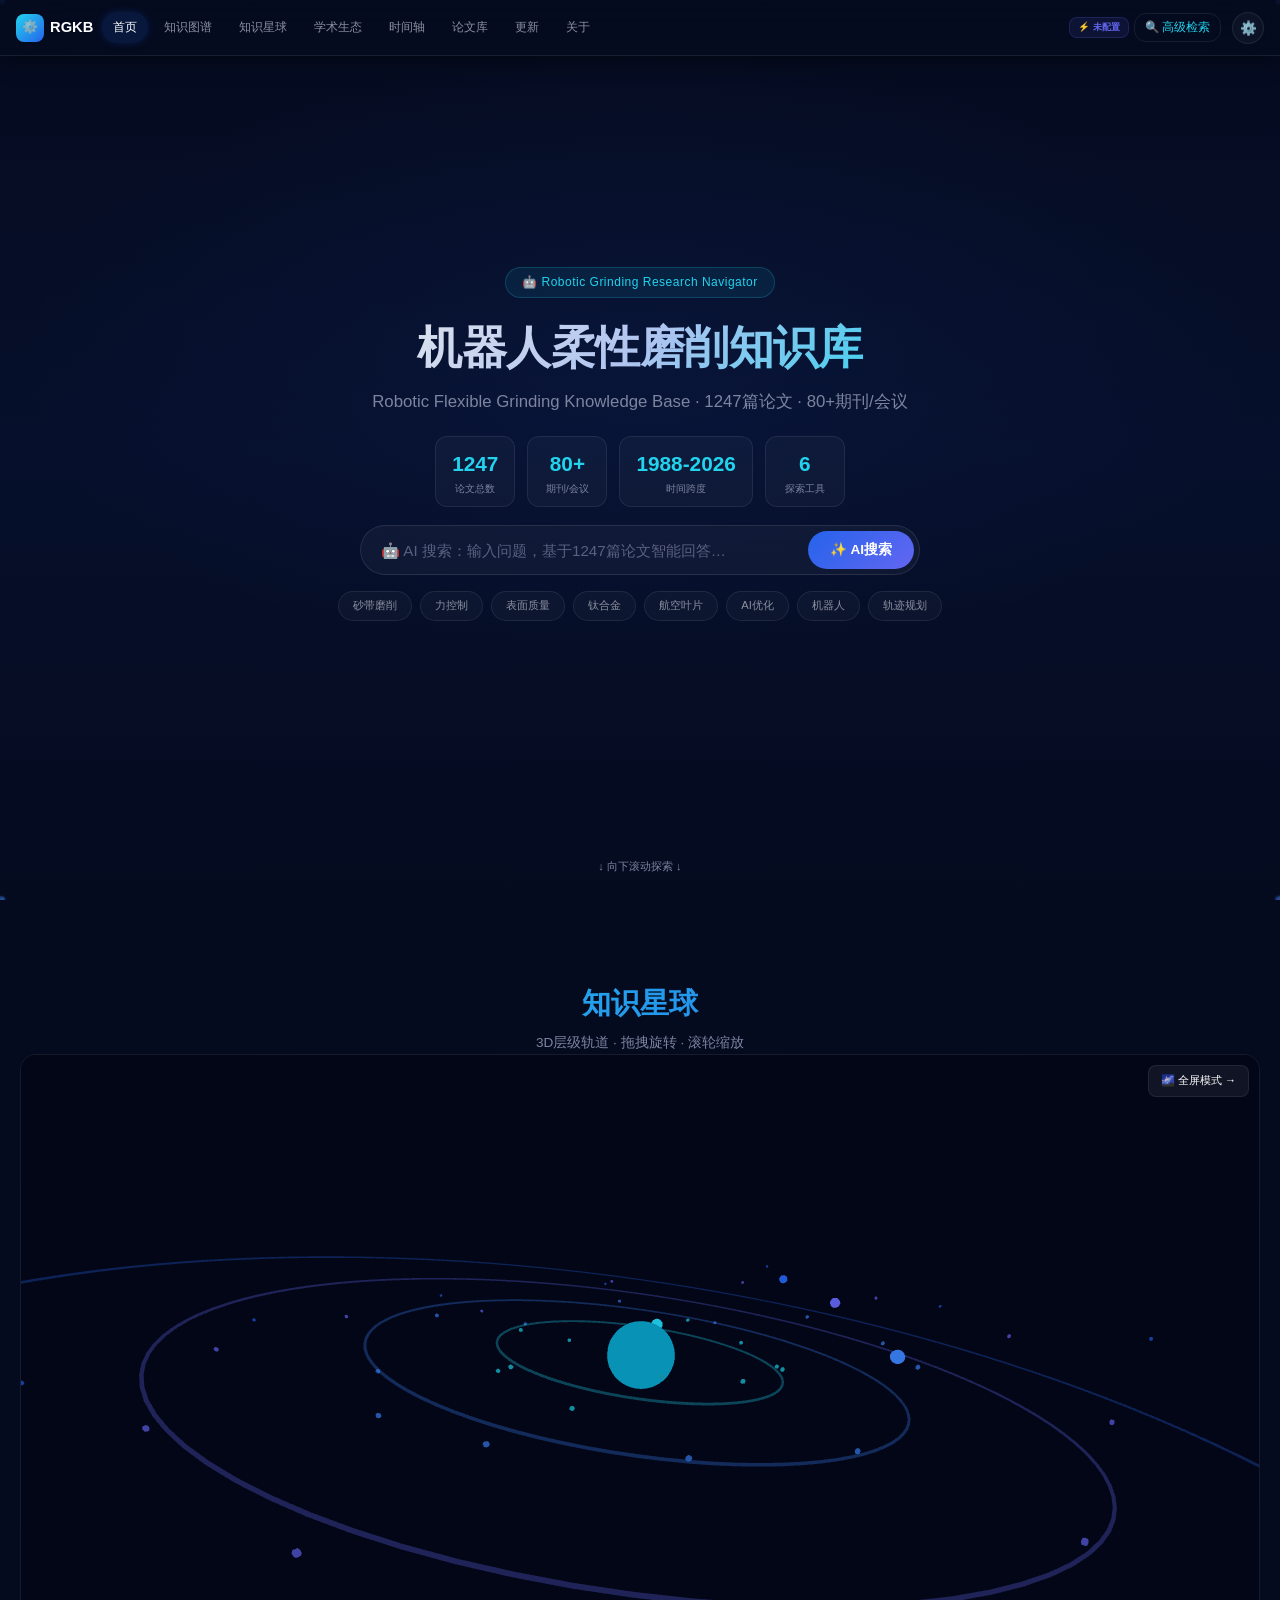
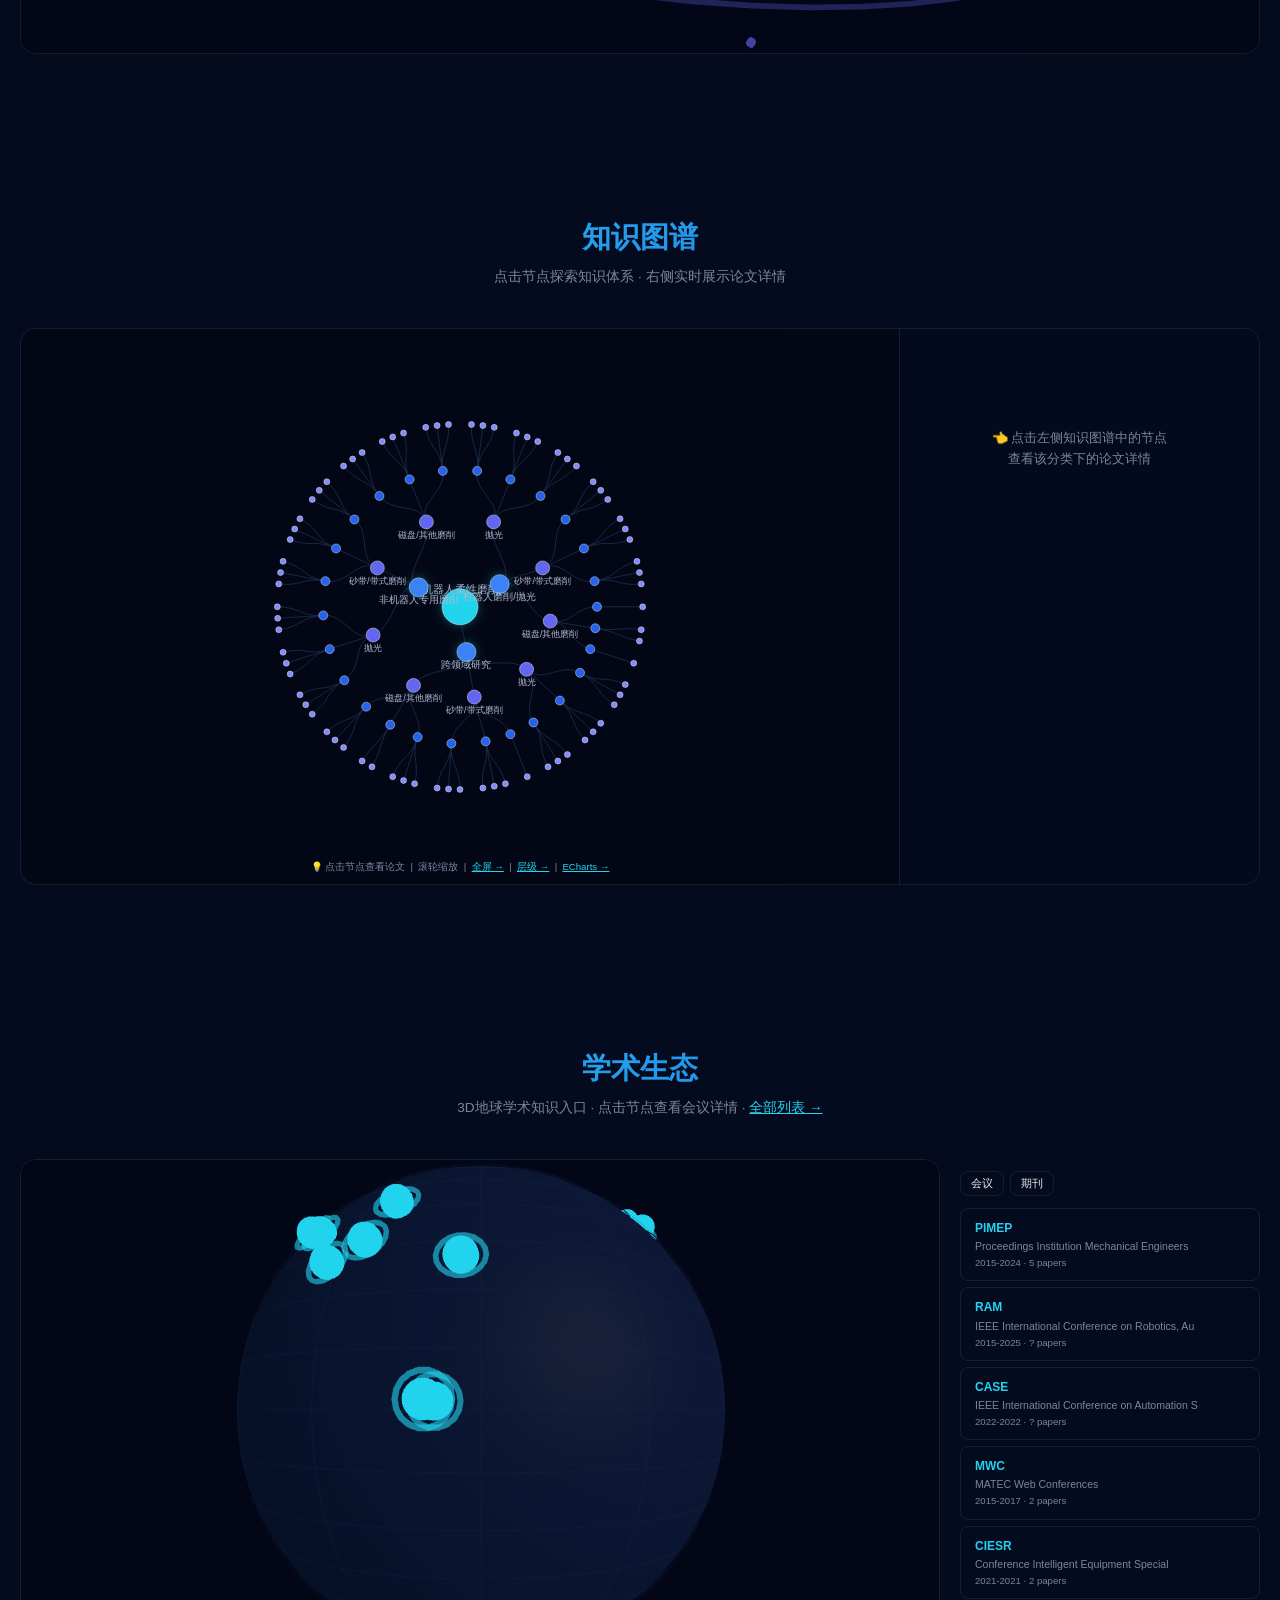
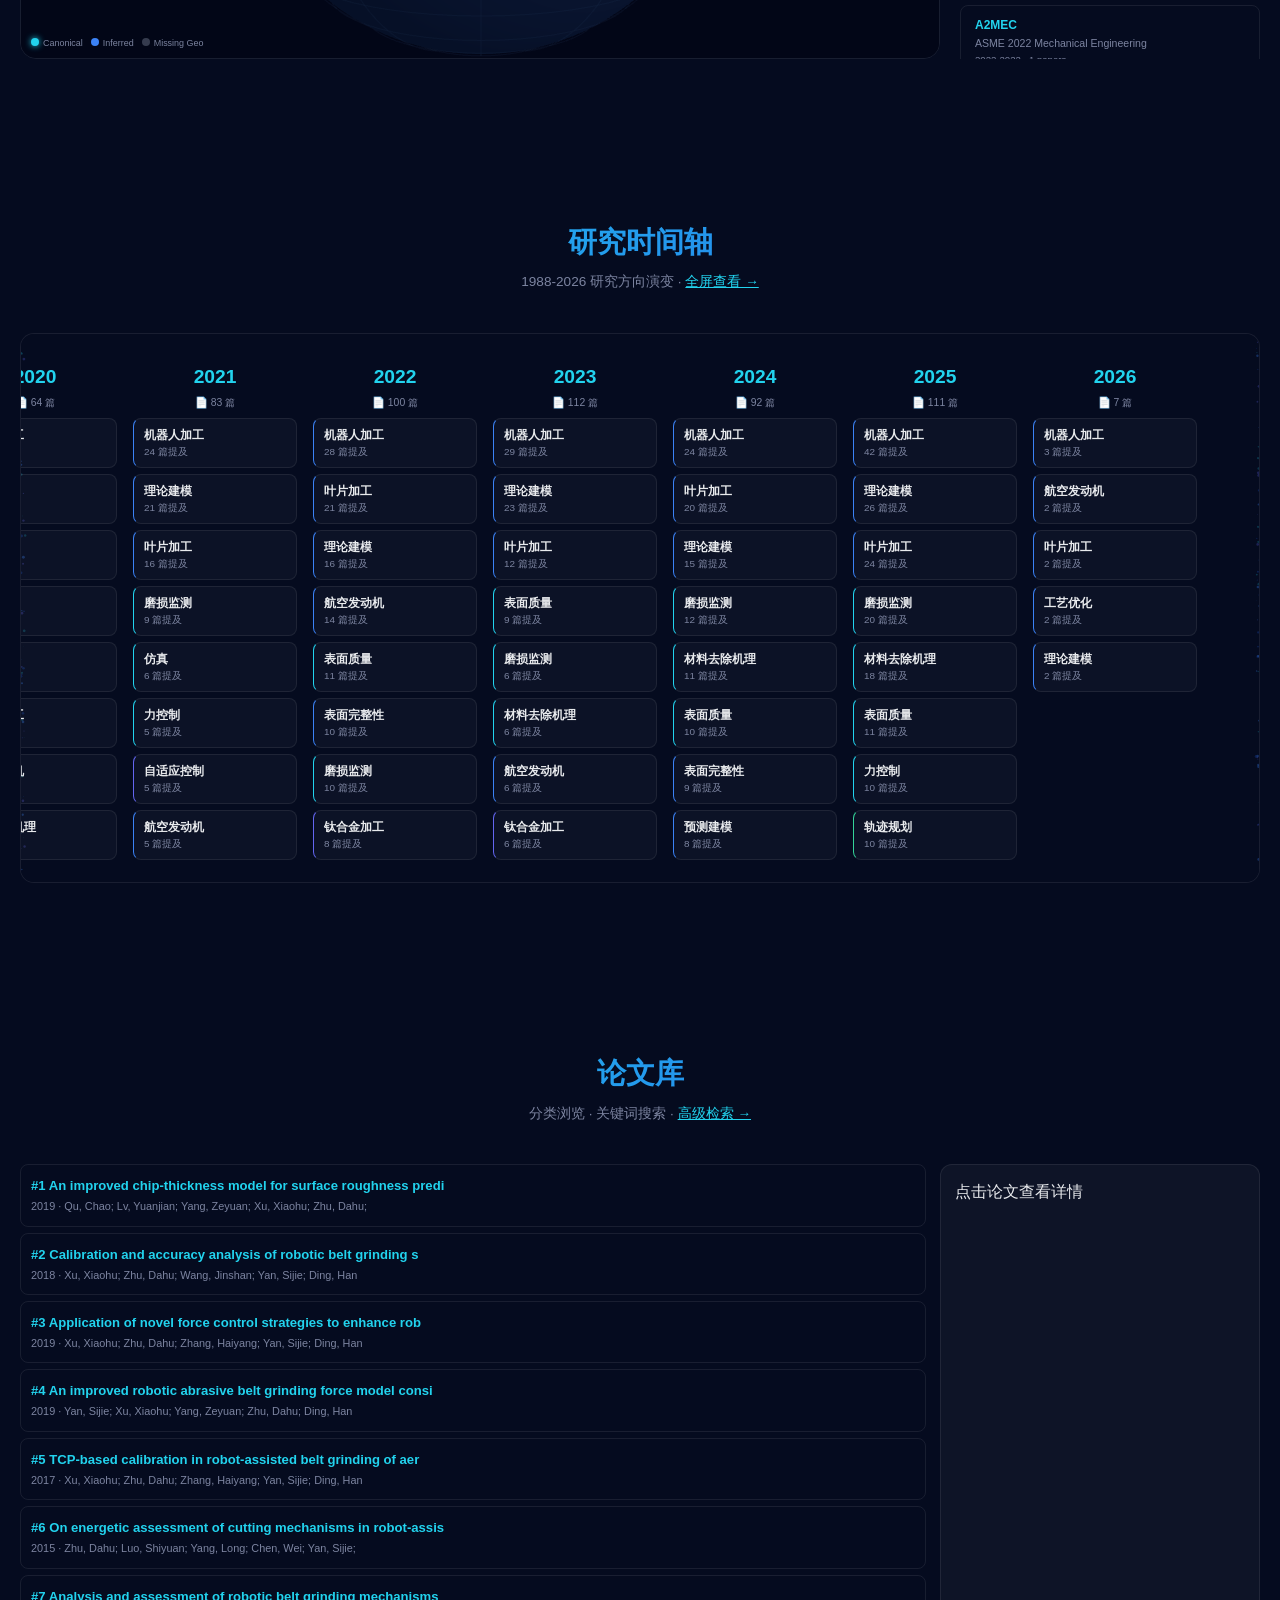
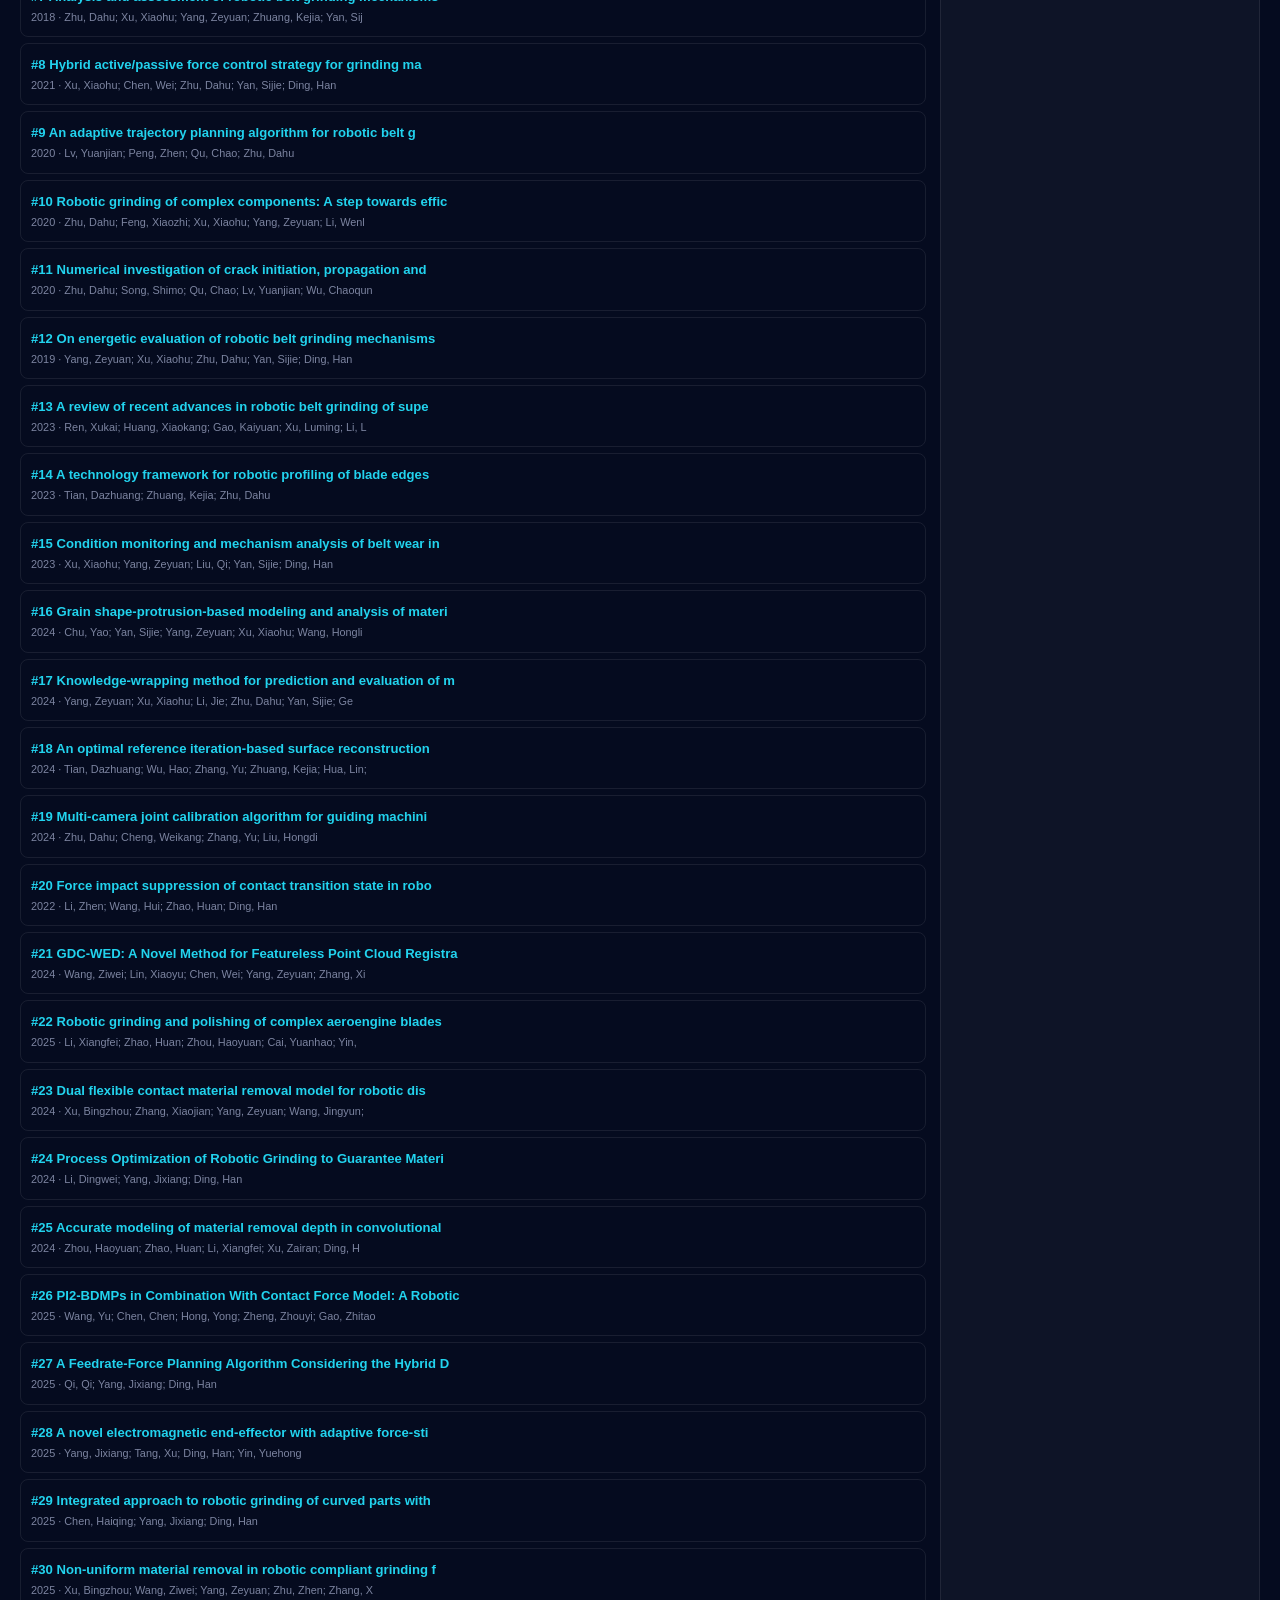
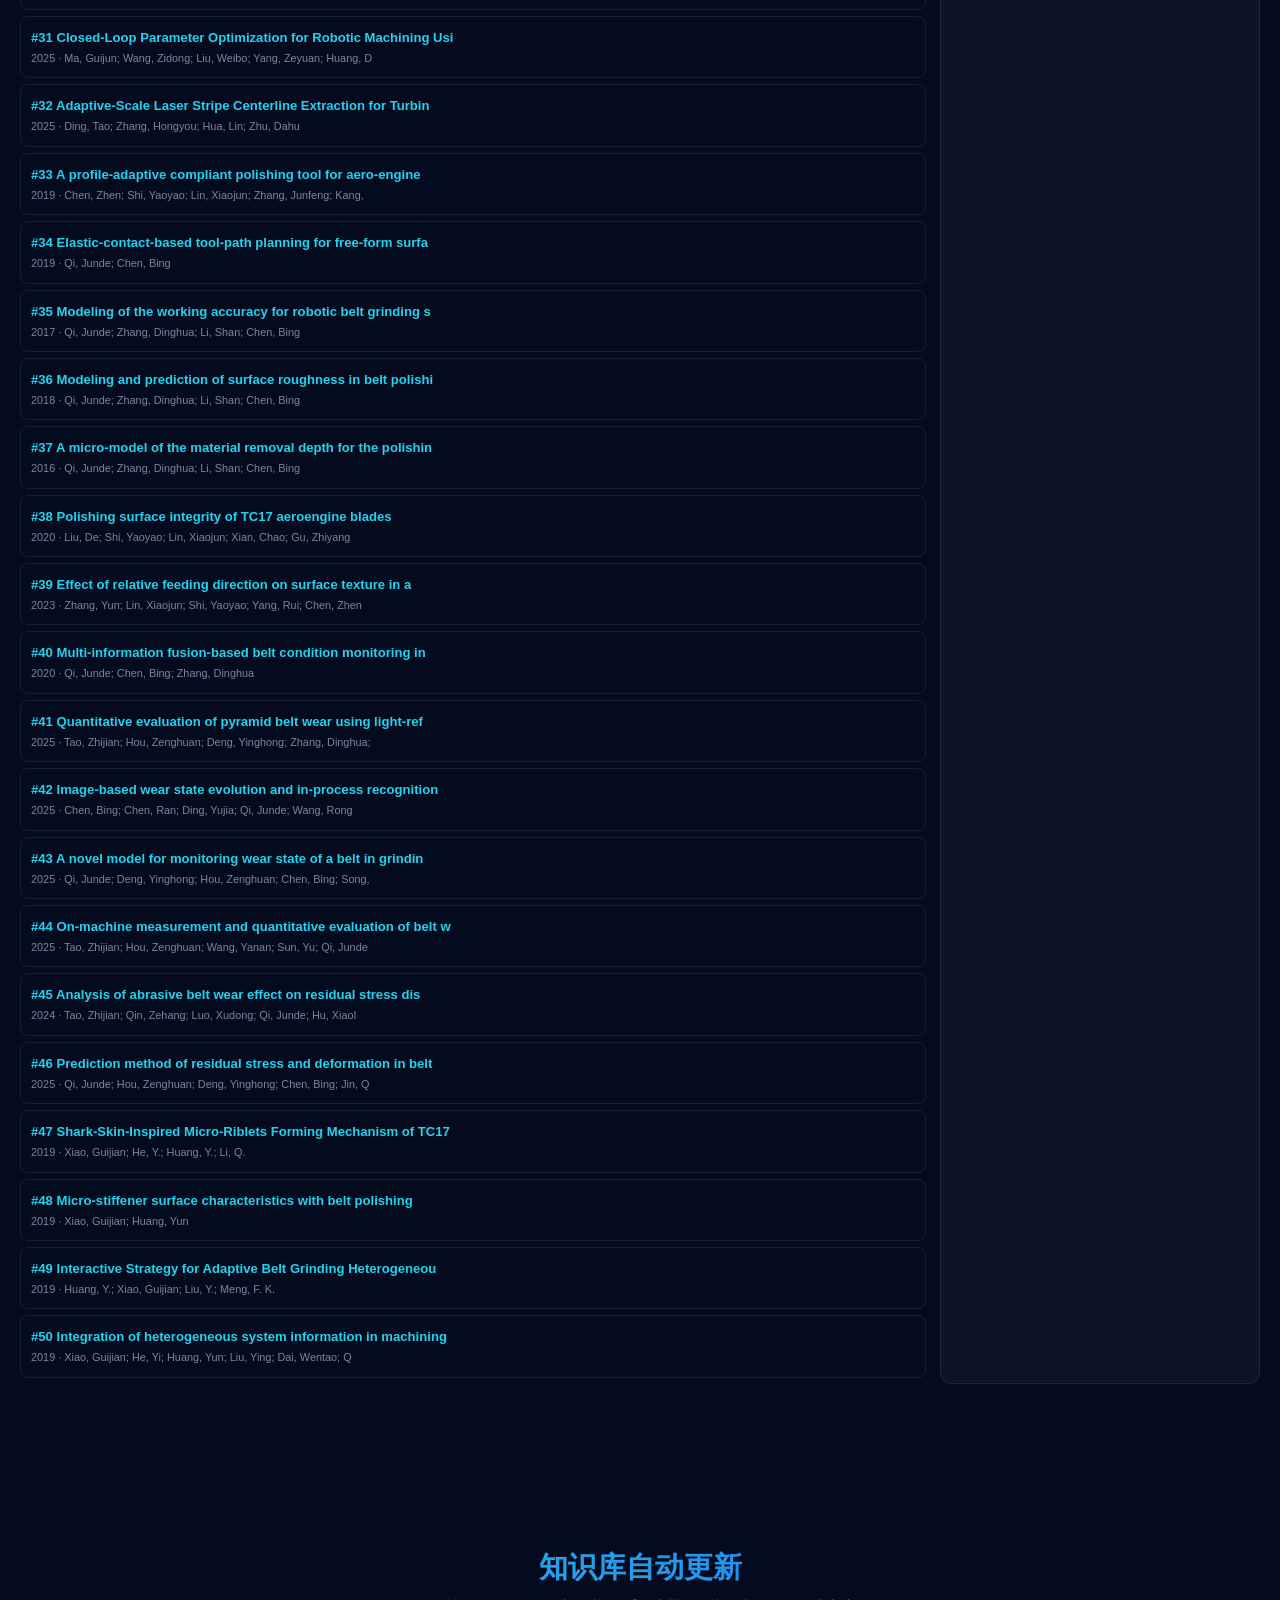
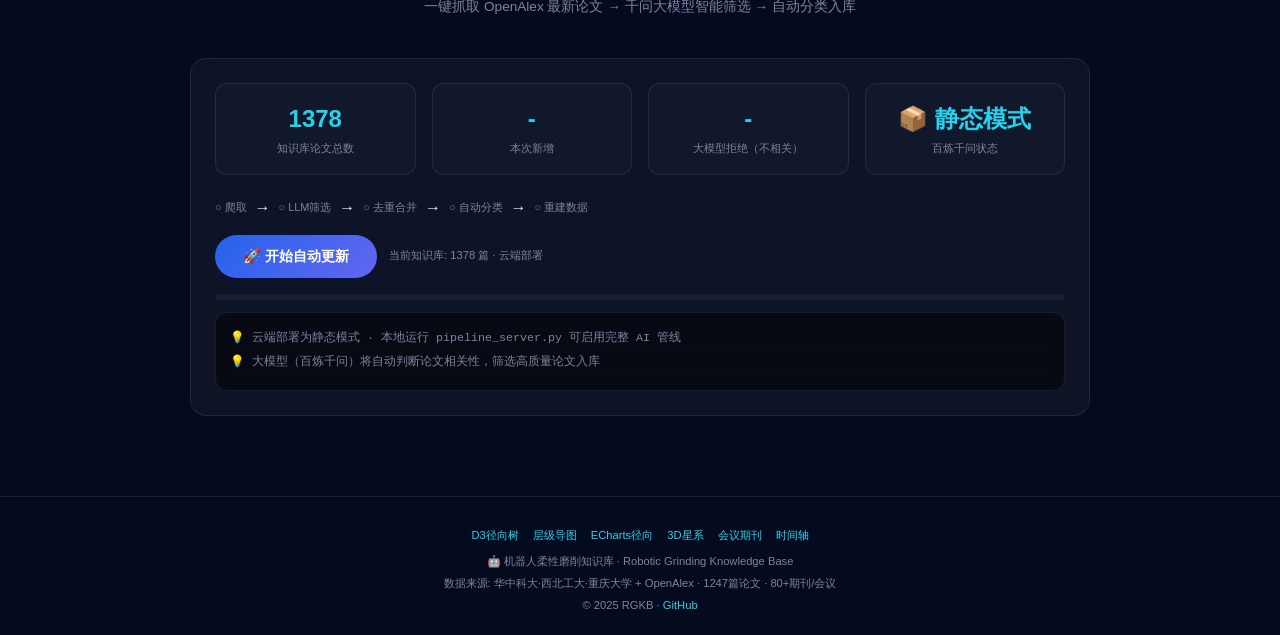
==== web/index.html @ 91d97130 "deploy: Vercel + GitHub Pages 答辩部署适配 - 修复 /api/ 调用降级（云端自动从 JSON 读取数据） - 修复 localhost 硬编码 - 补全 web/ 缺" ====
﻿<!DOCTYPE html>
<html lang="zh-CN">
<head>
<meta charset="UTF-8">
<meta name="viewport" content="width=device-width,initial-scale=1">
<meta http-equiv="Cache-Control" content="no-cache,no-store,must-revalidate">
<title>机器人柔性磨削知识库 — Robotic Grinding Knowledge Base</title>
<style>
/* ═══════════════════════════════════════════
   DESIGN SYSTEM v2.0 — Dark Neural System
   ═══════════════════════════════════════════ */
:root {
  --bg-deep: #050B1F;
  --bg-card: rgba(255,255,255,0.04);
  --text: #e8eaed;
  --muted: #7c84a0;
  --accent: #2563EB;       /* AI Blue */
  --accent2: #6366F1;      /* Indigo */
  --cyan: #22D3EE;         /* Neon Cyan */
  --border: rgba(255,255,255,0.08);
  --border-glow: rgba(34,211,238,0.25);
  --nav-h: 56px;
  --glow-cyan: 0 0 12px rgba(34,211,238,0.35);
  --glow-blue: 0 0 12px rgba(37,99,235,0.35);
  --glow-indigo: 0 0 12px rgba(99,102,241,0.35);
}
*{margin:0;padding:0;box-sizing:border-box}
html{scroll-behavior:smooth}
body{font-family:-apple-system,BlinkMacSystemFont,"Segoe UI","PingFang SC","Microsoft YaHei",sans-serif;background:var(--bg-deep);color:var(--text);line-height:1.6;overflow-x:hidden}

/* ── Navbar ── */
.navbar{position:fixed;top:0;left:0;right:0;height:var(--nav-h);z-index:1000;background:rgba(5,11,31,0.82);backdrop-filter:blur(24px);-webkit-backdrop-filter:blur(24px);border-bottom:1px solid var(--border);display:flex;align-items:center;padding:0 16px;gap:5px;box-shadow:0 2px 24px rgba(0,0,0,0.5)}
.navbar .logo{font-size:0.92rem;font-weight:700;color:#fff;white-space:nowrap;text-decoration:none;display:flex;align-items:center;gap:6px;margin-right:4px}
.navbar .logo .icon{width:28px;height:28px;border-radius:8px;background:linear-gradient(135deg,var(--cyan),var(--accent));display:flex;align-items:center;justify-content:center;font-size:0.8rem}
.navbar a.nlink{color:#8b90a0;text-decoration:none;padding:6px 11px;border-radius:16px;font-size:0.73rem;font-weight:500;transition:all 0.2s;white-space:nowrap}
.navbar a.nlink:hover,.navbar a.nlink.on{color:#fff;background:rgba(37,99,235,0.15);box-shadow:0 0 8px rgba(37,99,235,0.2)}
.navbar .spacer{flex:1}
.navbar .btn-settings{width:32px;height:32px;border-radius:50%;background:rgba(255,255,255,0.04);border:1px solid var(--border);color:var(--muted);cursor:pointer;font-size:0.85rem;display:flex;align-items:center;justify-content:center;transition:all 0.2s;flex-shrink:0}
.navbar .btn-settings:hover{color:#fff;background:rgba(37,99,235,0.15);border-color:var(--border-glow)}
.navbar .api-badge{font-size:0.58rem;padding:2px 8px;border-radius:8px;font-weight:600;flex-shrink:0}
.api-badge.on{background:rgba(34,211,238,0.12);color:var(--cyan);border:1px solid rgba(34,211,238,0.25)}
.api-badge.off{background:rgba(99,102,241,0.10);color:var(--accent2);border:1px solid rgba(99,102,241,0.2)}

/* ── Section ── */
.section{padding:80px 20px;max-width:1300px;margin:0 auto}
.section h2{font-size:1.8rem;font-weight:700;text-align:center;margin-bottom:6px;background:linear-gradient(135deg,var(--cyan),var(--accent));-webkit-background-clip:text;-webkit-text-fill-color:transparent;background-clip:text}
.section .sub{text-align:center;color:var(--muted);font-size:0.85rem;margin-bottom:40px}
.section-loading{display:flex;align-items:center;justify-content:center;gap:10px;padding:60px 0;flex-direction:column}
.section-loading .sl-text{font-size:0.8rem;color:var(--muted)}
.section-loading .sl-bar-wrap{width:260px;height:4px;background:rgba(255,255,255,0.04);border-radius:2px;overflow:hidden}
.section-loading .sl-bar-fill{height:100%;background:linear-gradient(90deg,var(--accent),var(--cyan));border-radius:2px;transition:width 0.4s;width:0}

/* ── Hero ── */
.hero{position:relative;height:100vh;min-height:600px;display:flex;align-items:center;justify-content:center;text-align:center;overflow:hidden;background:radial-gradient(ellipse 70% 50% at 50% 40%,rgba(37,99,235,0.08) 0%,rgba(5,11,31,0) 70%),linear-gradient(180deg,#050B1F 0%,#060f2b 50%,#050B1F 100%)}
#particles{position:fixed;top:0;left:0;width:100vw;height:100vh;pointer-events:none;z-index:0;opacity:0.55}
.hero-content{position:relative;z-index:2;max-width:800px;padding:0 20px}
.hero-badge{display:inline-block;padding:5px 16px;border-radius:16px;background:rgba(34,211,238,0.08);border:1px solid rgba(34,211,238,0.2);color:var(--cyan);font-size:0.75rem;margin-bottom:14px;letter-spacing:0.5px}
.hero h1{font-size:clamp(1.8rem,4vw,2.8rem);font-weight:800;letter-spacing:-0.5px;margin-bottom:6px;background:linear-gradient(135deg,#e8eaed 0%,#b0c4f0 50%,#22D3EE 100%);-webkit-background-clip:text;-webkit-text-fill-color:transparent;background-clip:text}
.hero h2{font-size:clamp(0.85rem,1.5vw,1.05rem);font-weight:400;color:var(--muted);margin-bottom:20px}
.hero-stats{display:flex;gap:12px;justify-content:center;flex-wrap:wrap;margin-bottom:18px}
.hero-stats .stat{background:rgba(255,255,255,0.03);border:1px solid var(--border);border-radius:12px;padding:10px 16px;text-align:center;min-width:80px;transition:all 0.3s}
.hero-stats .stat:hover{border-color:var(--border-glow);box-shadow:var(--glow-cyan)}
.hero-stats .stat .n{font-size:1.3rem;font-weight:700;color:var(--cyan)}
.hero-stats .stat .l{font-size:0.62rem;color:var(--muted)}
.hero-search{display:flex;align-items:center;background:rgba(255,255,255,0.04);border-radius:32px;padding:5px 5px 5px 20px;border:1px solid rgba(255,255,255,0.1);max-width:560px;margin:0 auto 16px;backdrop-filter:blur(12px);transition:all 0.3s}
.hero-search:focus-within{border-color:var(--cyan);box-shadow:0 0 32px rgba(34,211,238,0.12)}
.hero-search input{flex:1;background:none;border:none;color:#fff;font-size:0.95rem;outline:none;padding:10px 0}
.hero-search input::placeholder{color:#5a6080}
.hero-search button{background:linear-gradient(135deg,var(--accent),var(--accent2));color:#fff;border:none;padding:10px 22px;border-radius:26px;font-weight:600;cursor:pointer;font-size:0.85rem;white-space:nowrap;transition:all 0.3s;display:flex;align-items:center;gap:6px}
.hero-search button:hover:not(:disabled){transform:translateY(-1px);box-shadow:0 6px 24px rgba(37,99,235,0.4)}
.hero-search button:disabled{opacity:0.5;cursor:not-allowed}
.hero-tags{display:flex;flex-wrap:wrap;gap:8px;justify-content:center;margin-bottom:12px}
.hero-tags span{padding:5px 14px;border-radius:16px;background:rgba(255,255,255,0.03);border:1px solid rgba(255,255,255,0.08);font-size:0.7rem;cursor:pointer;transition:all 0.25s;color:#8b90a0}
.hero-tags span:hover{background:rgba(34,211,238,0.1);color:#fff;border-color:var(--border-glow);transform:translateY(-1px);box-shadow:0 4px 12px rgba(34,211,238,0.12)}

/* ── AI Search Result Panel ── */
.ai-result-panel{display:none;max-width:600px;margin:0 auto;text-align:left;background:rgba(8,14,36,0.94);border:1px solid var(--border-glow);border-radius:14px;padding:18px;backdrop-filter:blur(16px);max-height:360px;overflow-y:auto;animation:fadeInUp 0.35s ease-out}
.ai-result-panel.on{display:block}
.ai-result-panel .ai-answer{font-size:0.82rem;line-height:1.7;color:#e8eaed;margin-bottom:14px;padding-bottom:12px;border-bottom:1px solid var(--border)}
.ai-result-panel .ai-answer .cite{color:var(--cyan);font-weight:600;cursor:pointer;text-decoration:underline;text-underline-offset:3px}
.ai-result-panel .ai-meta{font-size:0.65rem;color:var(--muted);margin-bottom:10px;display:flex;gap:12px;flex-wrap:wrap}
.ai-result-panel .ai-papers{display:flex;flex-direction:column;gap:6px}
.ai-result-panel .ai-paper{font-size:0.7rem;padding:8px 10px;border-radius:8px;background:rgba(255,255,255,0.02);border:1px solid var(--border);cursor:pointer;transition:all 0.2s}
.ai-result-panel .ai-paper:hover{background:rgba(34,211,238,0.05);border-color:var(--border-glow)}
.ai-result-panel .ai-paper .ap-id{color:var(--cyan);font-weight:600;margin-right:6px}
.ai-result-panel .ai-paper .ap-title{font-weight:500}
.ai-result-panel .ai-paper .ap-meta{font-size:0.62rem;color:var(--muted);margin-top:2px}

/* ── Settings Modal ── */
.settings-overlay{display:none;position:fixed;inset:0;z-index:9999;background:rgba(0,0,0,0.75);backdrop-filter:blur(6px);align-items:center;justify-content:center}
.settings-overlay.on{display:flex}
.settings-modal{background:#0a1030;border:1px solid var(--border);border-radius:16px;padding:28px;width:440px;max-width:90vw;box-shadow:0 20px 60px rgba(0,0,0,0.7)}
.settings-modal h3{font-size:1rem;margin-bottom:16px;color:var(--cyan);display:flex;align-items:center;gap:8px}
.settings-modal label{font-size:0.73rem;color:var(--muted);display:block;margin-bottom:6px}
.settings-modal input{width:100%;padding:10px 14px;border-radius:10px;border:1px solid var(--border);background:rgba(255,255,255,0.04);color:#fff;font-size:0.85rem;outline:none;margin-bottom:12px;font-family:monospace}
.settings-modal input:focus{border-color:var(--cyan)}
.settings-modal .sm-hint{font-size:0.65rem;color:var(--muted);margin-bottom:16px;line-height:1.5}
.settings-modal .sm-hint a{color:var(--cyan)}
.settings-modal .sm-btns{display:flex;gap:8px;justify-content:flex-end}
.settings-modal .sm-btns button{padding:8px 20px;border-radius:20px;font-weight:600;font-size:0.8rem;cursor:pointer;transition:all 0.2s;border:none}
.sm-btn-save{background:linear-gradient(135deg,var(--accent),var(--accent2));color:#fff}
.sm-btn-save:hover{box-shadow:0 4px 16px rgba(37,99,235,0.35)}
.sm-btn-clear{background:rgba(99,102,241,0.1);color:var(--accent2);border:1px solid rgba(99,102,241,0.2)}
.sm-btn-close{background:rgba(255,255,255,0.04);color:var(--muted);border:1px solid var(--border)}

.scroll-hint{position:absolute;bottom:24px;left:50%;transform:translateX(-50%);z-index:2;color:var(--muted);font-size:0.7rem;animation:bounce 2s infinite}
@keyframes bounce{0%,100%{transform:translateX(-50%) translateY(0)}50%{transform:translateX(-50%) translateY(8px)}}
@keyframes fadeInUp{from{opacity:0;transform:translateY(16px)}to{opacity:1;transform:translateY(0)}}

/* ── Planet section ── */
.planet-section{position:relative;width:100%;height:600px;border-radius:16px;border:1px solid var(--border);overflow:hidden;background:radial-gradient(ellipse at center,#060f2b 0%,#020617 100%);margin-top:-40px}
.planet-section canvas{display:block;width:100%;height:100%}
.planet-full{position:absolute;top:10px;right:10px;z-index:5;background:rgba(255,255,255,0.06);color:#fff;border:1px solid var(--border);padding:6px 12px;border-radius:8px;cursor:pointer;font-size:0.7rem;text-decoration:none;transition:all 0.2s}
.planet-full:hover{background:rgba(34,211,238,0.1);border-color:var(--border-glow)}

/* ── Cards ── */
.cards-grid{display:grid;grid-template-columns:repeat(3,1fr);gap:14px;max-width:700px;margin:0 auto}
@media(max-width:700px){.cards-grid{grid-template-columns:1fr}}
.fcard{background:var(--bg-card);border-radius:14px;padding:22px 16px;text-align:center;cursor:pointer;border:1px solid var(--border);transition:all 0.3s;text-decoration:none;color:var(--text)}
.fcard:hover{transform:translateY(-4px);border-color:var(--border-glow);box-shadow:0 8px 28px rgba(0,0,0,0.5),var(--glow-cyan)}
.fcard .fc-icon{width:48px;height:48px;border-radius:12px;margin:0 auto 10px;display:flex;align-items:center;justify-content:center;font-size:1.3rem}
.fcard h3{font-size:0.88rem;font-weight:600;margin-bottom:3px}
.fcard .fc-sub{font-size:0.65rem;color:var(--muted)}

/* ── KG container ── */
.kg-inline{width:100%;height:500px;border-radius:16px;border:1px solid var(--border);overflow:hidden;background:rgba(0,0,0,0.3);position:relative}
.kg-inline svg{width:100%;height:100%}

/* ── Globe ── */
.globe-wrap{display:flex;gap:20px;flex-wrap:wrap}
.globe-left{flex:1;min-width:300px;height:500px;border-radius:16px;border:1px solid var(--border);overflow:hidden;position:relative}
.globe-right{width:300px;flex-shrink:0;max-height:500px;overflow-y:auto}
.globe-right .venue-card{padding:10px 14px;border:1px solid var(--border);border-radius:8px;margin-bottom:6px;cursor:pointer;transition:all 0.2s;font-size:0.75rem}
.globe-right .venue-card:hover,.globe-right .venue-card.on{background:rgba(34,211,238,0.08);border-color:var(--border-glow)}
.globe-right .venue-card .vn{font-weight:600;color:var(--cyan)}

/* ── Timeline compact ── */
.tline-scroll{display:flex;gap:12px;overflow-x:auto;padding:10px 0;-webkit-overflow-scrolling:touch;scroll-snap-type:x mandatory}
.tline-scroll::-webkit-scrollbar{height:4px}
.tline-scroll::-webkit-scrollbar-thumb{background:rgba(255,255,255,0.1);border-radius:2px}
.tline-item{flex:0 0 160px;scroll-snap-align:start;text-align:center;padding:14px 12px;border-radius:12px;background:var(--bg-card);border:1px solid var(--border);cursor:pointer;transition:all 0.3s}
.tline-item:hover{border-color:var(--border-glow);transform:translateY(-2px);box-shadow:0 4px 12px rgba(34,211,238,0.1)}
.tline-item .ty{font-size:1.2rem;font-weight:700;color:var(--cyan)}
.tline-item .td{font-size:0.7rem;color:var(--muted);margin-top:4px}
.timeline-arrow{flex:0 0 20px;display:flex;align-items:center;justify-content:center;font-size:1rem;color:rgba(255,255,255,0.1);user-select:none}

/* ── Footer ── */
.footer{text-align:center;padding:30px 16px 20px;border-top:1px solid var(--border);color:var(--muted);font-size:0.7rem}
.footer a{color:var(--cyan);text-decoration:none}
.footer .fl{display:flex;gap:14px;justify-content:center;flex-wrap:wrap;margin-bottom:8px}

/* ── Loading ── */
.loading-block{display:flex;align-items:center;justify-content:center;color:var(--muted);font-size:0.85rem;flex-direction:column;gap:10px;padding:60px 0}
.loading-block .spinner{width:24px;height:24px;border:2px solid rgba(255,255,255,0.08);border-top-color:var(--cyan);border-radius:50%;animation:spin 0.8s linear infinite}
.loading-block .lb-bar{width:200px;height:4px;background:rgba(255,255,255,0.04);border-radius:2px;overflow:hidden}
.loading-block .lb-fill{height:100%;background:linear-gradient(90deg,var(--accent),var(--cyan));border-radius:2px;transition:width 0.3s;width:0}
@keyframes spin{to{transform:rotate(360deg)}}

/* ── Pipeline Panel ── */
.update-panel{max-width:900px;margin:0 auto;background:var(--bg-card);border:1px solid var(--border);border-radius:16px;padding:24px;backdrop-filter:blur(12px)}
.update-stats-row{display:flex;gap:16px;flex-wrap:wrap;margin-bottom:20px}
.update-stat{flex:1;min-width:120px;background:rgba(255,255,255,0.02);border:1px solid var(--border);border-radius:12px;padding:16px;text-align:center;transition:all 0.2s}
.update-stat:hover{border-color:var(--border-glow)}
.update-stat .us-n{font-size:1.5rem;font-weight:700;color:var(--cyan)}
.update-stat .us-l{font-size:0.7rem;color:var(--muted);margin-top:2px}
.update-actions{display:flex;gap:12px;align-items:center;flex-wrap:wrap;margin-bottom:16px}
.btn-update{background:linear-gradient(135deg,var(--accent),var(--accent2));color:#fff;border:none;padding:12px 28px;border-radius:24px;font-weight:700;font-size:0.9rem;cursor:pointer;transition:all 0.3s;display:flex;align-items:center;gap:8px}
.btn-update:hover:not(:disabled){transform:translateY(-2px);box-shadow:0 8px 28px rgba(37,99,235,0.4)}
.btn-update:disabled{opacity:0.5;cursor:not-allowed}
.btn-stop{background:rgba(99,102,241,0.12);color:var(--accent2);border:1px solid rgba(99,102,241,0.25);padding:10px 22px;border-radius:24px;font-weight:600;font-size:0.85rem;cursor:pointer;transition:all 0.3s}
.progress-bar-wrap{height:6px;background:rgba(255,255,255,0.04);border-radius:3px;overflow:hidden;margin-bottom:12px}
.progress-bar-fill{height:100%;background:linear-gradient(90deg,var(--accent),var(--cyan));border-radius:3px;transition:width 0.4s;width:0}
.pipeline-log{background:rgba(0,0,0,0.5);border:1px solid var(--border);border-radius:12px;padding:14px;max-height:420px;overflow-y:auto;font-family:"Cascadia Code","Fira Code","Consolas",monospace;font-size:0.73rem;line-height:1.7}
.pipeline-log .log-line{padding:2px 0;border-bottom:1px solid rgba(255,255,255,0.01)}
.log-step{color:var(--cyan);font-weight:600}.log-ok{color:#34d399}.log-warn{color:var(--accent2)}.log-err{color:#f87171}.log-info{color:var(--muted)}
.pipeline-result{display:none;margin-top:16px;padding:18px;border-radius:12px;border:1px solid rgba(34,211,238,0.3);background:rgba(34,211,238,0.04)}
.pipeline-result h4{color:var(--cyan);margin-bottom:8px}
.pipeline-result .new-titles{font-size:0.75rem;color:var(--muted);line-height:1.6}
.step-indicator{display:flex;gap:8px;flex-wrap:wrap;margin-bottom:14px}
.step-dot{display:flex;align-items:center;gap:4px;font-size:0.68rem;color:var(--muted)}
.step-dot.done{color:#34d399}.step-dot.active{color:var(--cyan);animation:pulse 1.5s infinite}
@keyframes pulse{0%,100%{opacity:1}50%{opacity:0.4}}

/* ── Interactive KG split ── */
.kg-split{display:flex;gap:0;min-height:550px;border-radius:16px;border:1px solid var(--border);overflow:hidden;background:rgba(0,0,0,0.2)}
.kg-left{flex:1;min-width:0;position:relative;background:rgba(0,0,0,0.1)}
.kg-left svg{width:100%;height:100%}
.kg-left .kg-node-hint{position:absolute;bottom:10px;left:0;right:0;text-align:center;font-size:0.6rem;color:var(--muted);pointer-events:none;z-index:5}
.kg-left .kg-node-hint a{pointer-events:all;color:var(--cyan)}
.kg-right{width:360px;flex-shrink:0;border-left:1px solid var(--border);overflow-y:auto;padding:18px;background:rgba(5,11,31,0.9);display:flex;flex-direction:column;gap:10px}
.kg-right .kg-empty{color:var(--muted);text-align:center;padding:80px 20px;font-size:0.82rem}
.kg-right .kg-title-row{font-size:0.82rem;font-weight:600;color:var(--cyan);padding-bottom:8px;border-bottom:1px solid var(--border)}
.kg-right .kg-tags{display:flex;flex-wrap:wrap;gap:4px;margin:4px 0}
.kg-right .kg-tags span{font-size:0.6rem;padding:2px 8px;border-radius:6px;background:rgba(34,211,238,0.08);color:var(--cyan)}
.kg-paper-item{padding:8px 10px;border-radius:8px;background:rgba(255,255,255,0.02);border:1px solid var(--border);cursor:pointer;transition:all 0.2s;font-size:0.7rem}
.kg-paper-item:hover{border-color:var(--border-glow);background:rgba(34,211,238,0.04)}
.kg-paper-item .kpid{color:var(--cyan);font-weight:600}

/* ── Globe detail overlay ── */
.globe-detail-overlay{display:none;position:absolute;right:10px;top:10px;width:320px;max-height:calc(100% - 20px);background:rgba(5,11,31,0.95);border:1px solid var(--border);border-radius:14px;padding:18px;z-index:10;overflow-y:auto;backdrop-filter:blur(16px);box-shadow:0 12px 40px rgba(0,0,0,0.6);font-size:0.73rem}
.globe-detail-overlay.on{display:block}
.globe-detail-overlay h4{color:var(--cyan);font-size:0.9rem;margin-bottom:4px}
.globe-detail-overlay .gd-meta{font-size:0.62rem;color:var(--muted);margin-bottom:8px}
.globe-detail-overlay .gd-section{margin:8px 0}
.globe-detail-overlay .gd-label{font-size:0.6rem;color:var(--muted);text-transform:uppercase;letter-spacing:1px}
.globe-detail-overlay .gd-papers{list-style:none;font-size:0.66rem}
.globe-detail-overlay .gd-papers li{padding:3px 0;border-bottom:1px solid rgba(255,255,255,0.02);cursor:pointer}
.globe-detail-overlay .gd-close{position:absolute;top:8px;right:10px;background:none;border:none;color:var(--muted);font-size:1rem;cursor:pointer}
.globe-legend{position:absolute;bottom:8px;left:10px;display:flex;gap:8px;font-size:0.56rem;color:var(--muted);z-index:5}

/* ── Timeline expandable ── */
.tline-expand{display:flex;flex-direction:column;gap:2px;max-height:600px;overflow-y:auto;padding-right:6px}
.tline-expand::-webkit-scrollbar{width:3px}
.tline-expand::-webkit-scrollbar-thumb{background:rgba(255,255,255,0.08);border-radius:2px}
.tline-year{border-radius:10px;overflow:hidden;border:1px solid transparent;transition:all 0.3s}
.tline-year.open{border-color:var(--border);background:rgba(255,255,255,0.02)}
.tline-year-header{display:flex;align-items:center;gap:10px;padding:10px 14px;cursor:pointer;transition:all 0.2s;border-radius:10px}
.tline-year-header:hover{background:rgba(255,255,255,0.03)}
.tline-year-header .ty-num{font-size:1.2rem;font-weight:800;color:var(--cyan);min-width:50px}
.tline-year-header .ty-count{font-size:0.6rem;color:var(--muted);min-width:40px}
.tline-year-header .ty-topics{flex:1;font-size:0.7rem;color:#b0b8d0}
.tline-year-header .ty-arrow{color:var(--muted);font-size:0.65rem;transition:transform 0.3s}
.tline-year.open .ty-arrow{transform:rotate(180deg)}
.tline-year-body{display:none;padding:0 14px 14px;font-size:0.68rem}
.tline-year.open .tline-year-body{display:block}
.ty-tag{display:inline-block;padding:2px 8px;border-radius:6px;font-size:0.58rem;margin:2px 4px 2px 0}
.ty-tag.sustained{background:rgba(34,211,238,0.08);color:var(--cyan)}
.ty-tag.emerging{background:rgba(37,99,235,0.1);color:var(--accent)}
.ty-paper{font-size:0.63rem;color:var(--muted);padding:2px 0;cursor:pointer}
.ty-paper:hover{color:#fff}

/* ── Responsive ── */
@media(max-width:768px){
  .navbar{padding:0 12px;gap:3px}
  .navbar a.nlink{padding:4px 8px;font-size:0.65rem}
  .section{padding:50px 12px}
  .kg-inline{height:350px}.globe-left{height:350px}.planet-section{height:400px}
  .cards-grid{grid-template-columns:1fr}.globe-right{width:100%}
  .kg-split{flex-direction:column}.kg-right{width:100%;max-height:350px}
}
</style>
</head>
<body>

<!-- NAVBAR -->
<nav class="navbar" id="navbar">
  <a href="#hero" class="logo"><span class="icon">⚙️</span> RGKB</a>
  <a href="#hero" class="nlink on">首页</a>
  <a href="#kg" class="nlink">知识图谱</a>
  <a href="#planet" class="nlink">知识星球</a>
  <a href="#academic" class="nlink">学术生态</a>
  <a href="#timeline" class="nlink">时间轴</a>
  <a href="#papers" class="nlink">论文库</a>
  <a href="#update" class="nlink">更新</a>
  <a href="#about" class="nlink">关于</a>
  <span class="spacer"></span>
  <span class="api-badge off" id="apiBadge" title="千问 API 状态">⚡ 未配置</span>
  <a href="search.html" style="color:var(--cyan);font-size:0.72rem;text-decoration:none;padding:4px 10px;border:1px solid var(--border);border-radius:12px;margin-right:6px;transition:all 0.2s" onmouseover="this.style.borderColor='rgba(34,211,238,0.3)'" onmouseout="this.style.borderColor='rgba(255,255,255,0.08)'">🔍 高级检索</a>
  <button class="btn-settings" id="btnSettings" title="API 设置">⚙️</button>
</nav>

<!-- SETTINGS MODAL -->
<div class="settings-overlay" id="settingsOverlay">
  <div class="settings-modal">
    <h3>⚙️ API 设置</h3>
    <label>百炼 DashScope API Key</label>
    <input type="password" id="settingsApiKey" placeholder="sk-xxxxxxxxxxxxxxxxxxxxxxxx">
    <div class="sm-hint">
      用于 AI 搜索和论文智能处理。密钥仅存储在浏览器本地。<br/>
      获取 Key：<a href="https://help.aliyun.com/zh/model-studio/first-api-call-to-qwen" target="_blank">阿里云百炼控制台 →</a>
    </div>
    <div class="sm-btns">
      <button class="sm-btn-clear" onclick="clearApiKey()">清除</button>
      <button class="sm-btn-close" onclick="closeSettings()">取消</button>
      <button class="sm-btn-save" onclick="saveApiKey()">💾 保存</button>
    </div>
  </div>
</div>

<!-- HERO -->
<section class="hero" id="hero">
  <canvas id="particles"></canvas>
  <div class="hero-content">
    <div class="hero-badge">🤖 Robotic Grinding Research Navigator</div>
    <h1>机器人柔性磨削知识库</h1>
    <h2>Robotic Flexible Grinding Knowledge Base · <span id="heroPaperCount">1247</span>篇论文 · 80+期刊/会议</h2>
    <div class="hero-stats" id="heroStats">
      <div class="stat"><div class="n">1247</div><div class="l">论文总数</div></div>
      <div class="stat"><div class="n">80+</div><div class="l">期刊/会议</div></div>
      <div class="stat"><div class="n">1988-2026</div><div class="l">时间跨度</div></div>
      <div class="stat"><div class="n">6</div><div class="l">探索工具</div></div>
    </div>
    <div class="hero-search">
      <input type="text" id="heroSearch" placeholder="🤖 AI 搜索：输入问题，基于1247篇论文智能回答…" autocomplete="off">
      <button id="btnAiSearch" onclick="performAISearch()">✨ AI搜索</button>
    </div>
    <div class="hero-tags">
      <span>砂带磨削</span><span>力控制</span><span>表面质量</span><span>钛合金</span>
      <span>航空叶片</span><span>AI优化</span><span>机器人</span><span>轨迹规划</span>
    </div>
    <!-- AI Search Result -->
    <div class="ai-result-panel" id="aiResultPanel">
      <div class="ai-meta" id="aiMeta"></div>
      <div class="ai-answer" id="aiAnswer"></div>
      <div style="font-size:0.68rem;color:var(--muted);margin-bottom:8px">📚 参考论文：</div>
      <div class="ai-papers" id="aiPapers"></div>
    </div>
  </div>
  <div class="scroll-hint">↓ 向下滚动探索 ↓</div>
</section>

<!-- KNOWLEDGE PLANET -->
<section class="section" id="planet">
  <h2>知识星球</h2>
  <p class="sub">3D层级轨道 · 拖拽旋转 · 滚轮缩放</p>
  <div class="planet-section" id="planetSection">
    <div class="loading-block" id="planetLoad"><div class="spinner"></div><span>加载3D星球…</span><div class="lb-bar"><div class="lb-fill" id="planetBar"></div></div></div>
    <a class="planet-full" href="galaxy.html">🌌 全屏模式 →</a>
  </div>
</section>

<!-- KNOWLEDGE GRAPH (Interactive) -->
<section class="section" id="kg">
  <h2>知识图谱</h2>
  <p class="sub">点击节点探索知识体系 · 右侧实时展示论文详情</p>
  <div class="kg-split">
    <div class="kg-left" id="kgLeft">
      <div class="loading-block" id="kgLoad"><div class="spinner"></div><span>加载知识图谱…</span><div class="lb-bar"><div class="lb-fill" id="kgBar"></div></div></div>
      <div class="kg-node-hint">💡 点击节点查看论文 &nbsp;|&nbsp; 滚轮缩放 &nbsp;|&nbsp; <a href="d3_mindmap.html">全屏 →</a> &nbsp;|&nbsp; <a href="mindmaps.html">层级 →</a> &nbsp;|&nbsp; <a href="radial.html">ECharts →</a></div>
    </div>
    <div class="kg-right" id="kgRight">
      <div class="kg-empty">👈 点击左侧知识图谱中的节点<br/>查看该分类下的论文详情</div>
    </div>
  </div>
</section>

<!-- ACADEMIC ECOLOGY (Interactive Globe) -->
<section class="section" id="academic">
  <h2>学术生态</h2>
  <p class="sub">3D地球学术知识入口 · 点击节点查看会议详情 · <a href="conferences/index.html" style="color:var(--cyan)">全部列表 →</a></p>
  <div class="globe-wrap">
    <div class="globe-left" id="globeContainer" style="position:relative">
      <div class="loading-block" id="globeLoad"><div class="spinner"></div><span>加载3D地球…</span><div class="lb-bar"><div class="lb-fill" id="globeBar"></div></div></div>
      <div class="globe-detail-overlay" id="globeDetail">
        <button class="gd-close" onclick="this.parentElement.classList.remove('on')">&times;</button>
        <h4 id="gdTitle"></h4>
        <div class="gd-meta" id="gdMeta"></div>
        <div class="gd-section"><div class="gd-label">研究方向</div><div id="gdKeywords" style="display:flex;flex-wrap:wrap;gap:4px"></div></div>
        <div class="gd-section"><div class="gd-label">近3年代表论文</div><ul class="gd-papers" id="gdPapers"></ul></div>
        <div class="gd-section"><div class="gd-label">趋势说明</div><div id="gdTrend" style="font-size:0.66rem;color:var(--muted)"></div></div>
        <div class="gd-section"><div class="gd-label">与磨削相关论文</div><ul class="gd-papers" id="gdRelated"></ul></div>
      </div>
      <div class="globe-legend">
        <span><span style="display:inline-block;width:8px;height:8px;border-radius:50%;background:#22D3EE;margin-right:4px;box-shadow:0 0 6px #22D3EE"></span>Canonical</span>
        <span><span style="display:inline-block;width:8px;height:8px;border-radius:50%;background:#3B82F6;margin-right:4px"></span>Inferred</span>
        <span><span style="display:inline-block;width:8px;height:8px;border-radius:50%;background:rgba(150,160,180,0.35);margin-right:4px"></span>Missing Geo</span>
      </div>
    </div>
    <div class="globe-right" id="venueList">
      <div style="padding:12px 0;display:flex;gap:6px">
        <button class="nlink on" data-type="conference" style="font-size:0.7rem;border:1px solid var(--border);background:none;color:var(--text);padding:4px 10px;border-radius:8px;cursor:pointer" onclick="filterVenueType('conference',this)">会议</button>
        <button class="nlink" data-type="journal" style="font-size:0.7rem;border:1px solid var(--border);background:none;color:var(--text);padding:4px 10px;border-radius:8px;cursor:pointer" onclick="filterVenueType('journal',this)">期刊</button>
      </div>
      <div id="venueCards"><div class="loading-block" style="padding:30px 0"><div class="spinner"></div></div></div>
    </div>
  </div>
</section>

<!-- TIMELINE -->
<section class="section" id="timeline">
  <h2>研究时间轴</h2>
  <p class="sub">1988-2026 研究方向演变 · <a href="timeline.html" target="_blank" style="color:var(--cyan)">全屏查看 →</a></p>
  <iframe src="timeline.html" style="width:100%;height:550px;border:none;border-radius:14px;border:1px solid var(--border);background:var(--bg-deep)" loading="lazy"></iframe>
</section>

<!-- PAPERS -->
<section class="section" id="papers">
  <h2>论文库</h2>
  <p class="sub">分类浏览 · 关键词搜索 · <a href="search.html" style="color:var(--cyan)">高级检索 →</a></p>
  <div id="papersLoad"><div class="loading-block"><div class="spinner"></div><span>加载论文索引…</span><div class="lb-bar"><div class="lb-fill" id="papersBar"></div></div></div></div>
  <div id="papersContent" style="display:none"></div>
</section>

<!-- KNOWLEDGE BASE UPDATE -->
<section class="section" id="update">
  <h2>知识库自动更新</h2>
  <p class="sub">一键抓取 OpenAlex 最新论文 → 千问大模型智能筛选 → 自动分类入库</p>
  <div class="update-panel" id="updatePanel">
    <div class="update-stats-row" id="updateStats">
      <div class="update-stat"><div class="us-n" id="statTotal">-</div><div class="us-l">知识库论文总数</div></div>
      <div class="update-stat"><div class="us-n" id="statNew">-</div><div class="us-l">本次新增</div></div>
      <div class="update-stat"><div class="us-n" id="statRejected">-</div><div class="us-l">大模型拒绝（不相关）</div></div>
      <div class="update-stat"><div class="us-n" id="statLLM">-</div><div class="us-l">百炼千问状态</div></div>
    </div>
    <div class="step-indicator" id="stepIndicator">
      <span class="step-dot" data-step="crawl">○ 爬取</span><span>→</span>
      <span class="step-dot" data-step="llm">○ LLM筛选</span><span>→</span>
      <span class="step-dot" data-step="merge">○ 去重合并</span><span>→</span>
      <span class="step-dot" data-step="classify">○ 自动分类</span><span>→</span>
      <span class="step-dot" data-step="rebuild">○ 重建数据</span>
    </div>
    <div class="update-actions">
      <button class="btn-update" id="btnStartUpdate" onclick="startPipeline()">🚀 开始自动更新</button>
      <button class="btn-stop" id="btnStopUpdate" style="display:none" onclick="stopPipeline()">⏹ 停止</button>
      <span style="font-size:0.7rem;color:var(--muted)" id="updateHint">云端部署为静态模式 · 数据更新需在本地运行 pipeline_server.py</span>
    </div>
    <div class="progress-bar-wrap"><div class="progress-bar-fill" id="progressBar"></div></div>
    <div class="pipeline-log" id="pipelineLog">
      <div class="log-line log-info">💡 云端部署为静态模式 · 本地运行 pipeline_server.py 可启用完整 AI 管线</div>
      <div class="log-line log-info">💡 大模型（百炼千问）将自动判断论文相关性，筛选高质量论文入库</div>
    </div>
    <div class="pipeline-result" id="pipelineResult">
      <h4>🎉 更新完成！</h4>
      <div id="pipelineResultSummary"></div>
      <div class="new-titles" id="pipelineResultTitles"></div>
    </div>
  </div>
</section>

<!-- FOOTER -->
<footer class="footer" id="about">
  <div class="fl">
    <a href="d3_mindmap.html">D3径向树</a><a href="mindmaps.html">层级导图</a><a href="radial.html">ECharts径向</a>
    <a href="galaxy.html">3D星系</a><a href="conferences/">会议期刊</a><a href="timeline.html">时间轴</a>
  </div>
  <div>🤖 机器人柔性磨削知识库 · Robotic Grinding Knowledge Base</div>
  <div style="margin-top:4px">数据来源: 华中科大·西北工大·重庆大学 + OpenAlex · 1247篇论文 · 80+期刊/会议</div>
  <div style="margin-top:4px">© 2025 RGKB · <a href="https://github.com/xuyai9299-star/robot-grinding-knowledge">GitHub</a></div>
</footer>

<script src="d3.min.js"></script>
<script src="three.min.js"></script>
<script src="vis-network.min.js"></script>
<script src="echarts.min.js"></script>
<script>
// ===== CONFIG =====
var AI_API_KEY = localStorage.getItem("rgkb_api_key") || "";

// ===== API KEY SETTINGS =====
function updateApiBadge() {
  var badge = document.getElementById("apiBadge");
  if (AI_API_KEY) { badge.textContent = "⚡ 千问已配置"; badge.className = "api-badge on"; }
  else { badge.textContent = "⚡ 未配置"; badge.className = "api-badge off"; }
}
updateApiBadge();

document.getElementById("btnSettings").addEventListener("click", function() {
  document.getElementById("settingsApiKey").value = AI_API_KEY;
  document.getElementById("settingsOverlay").classList.add("on");
});
function closeSettings() { document.getElementById("settingsOverlay").classList.remove("on"); }
function saveApiKey() {
  AI_API_KEY = document.getElementById("settingsApiKey").value.trim();
  localStorage.setItem("rgkb_api_key", AI_API_KEY);
  updateApiBadge();
  closeSettings();
  if (AI_API_KEY) { document.getElementById("updateHint").textContent = "✅ API Key 已就绪，点击按钮开始更新"; }
}
function clearApiKey() {
  document.getElementById("settingsApiKey").value = "";
  saveApiKey();
}
document.getElementById("settingsOverlay").addEventListener("click", function(e) { if (e.target === this) closeSettings(); });

// ═══════════════════════════════════════════════════════════
// PARTICLE SYSTEM v2.0 — Dark Neural
// 150 particles, blue-purple-cyan palette, mouse parallax, lerp(0.03), connecting lines
// ═══════════════════════════════════════════════════════════
(function(){
  var c=document.getElementById("particles"),ctx=c.getContext("2d"),pts=[];
  var mx=window.innerWidth/2, my=window.innerHeight/2, tmx=mx, tmy=my;

  function rs(){c.width=window.innerWidth;c.height=window.innerHeight}
  rs();window.addEventListener("resize",rs);

  document.addEventListener("mousemove",function(e){tmx=e.clientX;tmy=e.clientY});

  // Particle palette — only blue / indigo / cyan
  var palette=[
    {r:59,g:130,b:246,a:0.6},   // AI Blue
    {r:99,g:102,b:241,a:0.5},   // Indigo
    {r:34,g:211,b:238,a:0.4},   // Neon Cyan
    {r:37,g:99,b:235,a:0.45},   // Deep Blue
    {r:129,g:140,b:248,a:0.35}, // Soft Indigo
  ];
  for(var i=0;i<150;i++){
    var col=palette[Math.floor(Math.random()*palette.length)];
    pts.push({
      x:Math.random()*c.width, y:Math.random()*c.height,
      vx:(Math.random()-0.5)*0.3, vy:(Math.random()-0.5)*0.3,
      r:Math.random()*1.5+0.25,
      col:col, ox:Math.random()*c.width, oy:Math.random()*c.height
    });
  }

  function lerp(a,b,t){return a+(b-a)*t}

  function dr(){
    mx=lerp(mx,tmx,0.03); my=lerp(my,tmy,0.03);
    ctx.clearRect(0,0,c.width,c.height);

    for(var i=0;i<pts.length;i++){
      var p=pts[i];
      // Mouse parallax — attract/repel within 300px
      var dxm=p.x-mx, dym=p.y-my, dm=Math.sqrt(dxm*dxm+dym*dym);
      var parallax=dm<300 ? (1-dm/300)*0.12 : 0;
      var nx=dm>0.1?dxm/dm:0, ny=dm>0.1?dym/dm:0;
      p.vx+=nx*parallax*0.02; p.vy+=ny*parallax*0.02;
      // Damping
      p.vx*=0.999; p.vy*=0.999;
      // Drift toward origin
      p.vx+=(p.ox-p.x)*0.00003; p.vy+=(p.oy-p.y)*0.00003;
      p.x+=p.vx; p.y+=p.vy;
      // Wrap
      if(p.x<0)p.x=c.width; if(p.x>c.width)p.x=0;
      if(p.y<0)p.y=c.height; if(p.y>c.height)p.y=0;

      ctx.beginPath(); ctx.arc(p.x,p.y,p.r,0,Math.PI*2);
      ctx.fillStyle="rgba("+p.col.r+","+p.col.g+","+p.col.b+","+p.col.a+")"; ctx.fill();
      // Soft glow on larger particles
      if(p.r>1.0){
        ctx.beginPath(); ctx.arc(p.x,p.y,p.r*2.5,0,Math.PI*2);
        ctx.fillStyle="rgba("+p.col.r+","+p.col.g+","+p.col.b+","+(p.col.a*0.12)+")"; ctx.fill();
      }
    }

    // Connecting lines (nearby particles only)
    for(var i=0;i<pts.length;i++){
      for(var j=i+1;j<pts.length;j++){
        var dx=pts[i].x-pts[j].x, dy=pts[i].y-pts[j].y, dist=Math.sqrt(dx*dx+dy*dy);
        if(dist<100){
          ctx.beginPath(); ctx.moveTo(pts[i].x,pts[i].y); ctx.lineTo(pts[j].x,pts[j].y);
          ctx.strokeStyle="rgba(79,130,210,"+(0.035*(1-dist/100))+")";
          ctx.lineWidth=0.3; ctx.stroke();
        }
      }
    }
    requestAnimationFrame(dr);
  }
  dr();
})();

// ===== NAV SCROLL =====
window.addEventListener("scroll",function(){
  var ss=document.querySelectorAll("section[id]"),cur="";
  ss.forEach(function(s){if(window.scrollY>=s.offsetTop-100)cur=s.id});
  document.querySelectorAll(".nlink").forEach(function(l){l.classList.toggle("on",l.getAttribute("href")==="#"+cur)})
});

// ===== SECTION LOADING HELPERS =====
function showSectionLoading(id) { var el = document.getElementById(id); if (el) el.style.display = "flex"; }
function hideSectionLoading(id) { var el = document.getElementById(id); if (el) el.style.display = "none"; }
function setSectionBar(barId, pct) {
  var bar = document.getElementById(barId);
  if (bar) bar.style.width = Math.min(100, Math.max(0, pct)) + "%";
}

// ===== AI SEARCH =====
var aiSearching = false;
document.getElementById("heroSearch").addEventListener("keydown", function(e) {
  if (e.key === "Enter") performAISearch();
});
document.querySelectorAll(".hero-tags span").forEach(function(t) {
  t.addEventListener("click", function() {
    document.getElementById("heroSearch").value = this.textContent;
    performAISearch();
  });
});

function performAISearch() {
  var query = document.getElementById("heroSearch").value.trim();
  if (!query || aiSearching) return;
  aiSearching = true;
  var btn = document.getElementById("btnAiSearch");
  btn.disabled = true; btn.textContent = "⏳ 思考中…";

  var panel = document.getElementById("aiResultPanel");
  panel.classList.add("on");
  document.getElementById("aiAnswer").innerHTML = '<span style="color:var(--muted)">🤖 AI 正在检索并分析相关论文…</span>';
  document.getElementById("aiMeta").textContent = "";
  document.getElementById("aiPapers").innerHTML = "";

  fetch("/api/search", {
    method: "POST",
    headers: {"Content-Type": "application/json"},
    body: JSON.stringify({query: query, api_key: AI_API_KEY})
  })
  .then(function(r) { return r.json(); })
  .then(function(data) {
    if (!data.ok) {
      document.getElementById("aiAnswer").innerHTML = '<span style="color:#f87171">❌ ' + (data.error || "搜索失败") + '</span>';
      document.getElementById("aiMeta").textContent = "AI 搜索需本地后端支持 · 可视化浏览不受影响";
    } else {
      var answer = (data.answer || "").replace(/\[#(\d+)\]/g, '<span class="cite" onclick="scrollToPaper($1)">[#$1]</span>');
      document.getElementById("aiAnswer").innerHTML = answer;
      var modeLabel = data.mode === "vector" ? "🧬 向量检索" : "📋 关键词检索";
      var modeDetail = data.mode === "vector" && data.vector_count ? " · 向量库: " + data.vector_count + " 篇" : "";
      document.getElementById("aiMeta").innerHTML =
        (data.llm_used ? '🤖 千问生成' : modeLabel) +
        ' · 搜索范围: ' + (data.total_searched || 0) + ' 篇论文' + modeDetail +
        (!AI_API_KEY && !data.llm_used ? ' · <span style="color:var(--accent2)">💡 配置API Key可启用AI回答</span>' : '');

      var papersHtml = "";
      (data.papers || []).forEach(function(p) {
        var link = p.url || (p.doi ? "https://doi.org/" + p.doi : "#");
        papersHtml += '<div class="ai-paper" onclick="window.open(\'' + link + '\',\'_blank\')">' +
          '<span class="ap-id">#' + p.id + '</span>' +
          '<span class="ap-title">' + (p.title || "").substring(0, 80) + '</span>' +
          '<div class="ap-meta">' + (p.year || "") + ' · ' + (p.authors || "").substring(0, 60) + ' · ' + ((p.keywords || []).slice(0,3).join(" / ")) + '</div>' +
          '</div>';
      });
      document.getElementById("aiPapers").innerHTML = papersHtml || "无匹配论文";
    }
    btn.disabled = false; btn.textContent = "✨ AI搜索";
    aiSearching = false;
  })
  .catch(function(e) {
    document.getElementById("aiAnswer").innerHTML = '<span style="color:#f87171">❌ 无法连接后端服务器</span>';
    document.getElementById("aiMeta").textContent = "AI 搜索需本地后端支持 · 可视化浏览不受影响";
    btn.disabled = false; btn.textContent = "✨ AI搜索";
    aiSearching = false;
  });
}

function scrollToPaper(pid) {
  document.getElementById("papers").scrollIntoView({behavior: "smooth"});
  setTimeout(function() {
    if (typeof showPaperDetail === "function") showPaperDetail(String(pid));
  }, 600);
}

// ===== ALL SECTIONS INIT =====
var sectionsLoaded = {planet:false, kg:false, globe:false, papers:false, timeline:false};

function markLoaded(section) {
  sectionsLoaded[section] = true;
  var allDone = true;
  for (var k in sectionsLoaded) { if (!sectionsLoaded[k]) allDone = false; }
  if (allDone) console.log("✅ 所有模块加载完成");
}

// ── PLANET ──
(function initPlanet() {
  setSectionBar("planetBar", 20);
  var container = document.getElementById("planetSection");
  if (!window.THREE || !container) { hideSectionLoading("planetLoad"); markLoaded("planet"); return; }
  setSectionBar("planetBar", 40);

  var w = container.offsetWidth, h = container.offsetHeight;
  var scene = new THREE.Scene(); scene.background = new THREE.Color(0x020617);
  var cam = new THREE.PerspectiveCamera(50, w/h, 0.5, 100); cam.position.set(0, 8, 22); cam.lookAt(0, 0, 0);
  var renderer = new THREE.WebGLRenderer({antialias: true}); renderer.setSize(w, h);
  container.appendChild(renderer.domElement);
  setSectionBar("planetBar", 60);

  scene.add(new THREE.AmbientLight(0x334466, 0.5));
  var pl = new THREE.PointLight(0x22D3EE, 2, 40); pl.position.set(0, 0, 0); scene.add(pl);
  var sun = new THREE.Mesh(new THREE.SphereGeometry(1.2, 32, 32), new THREE.MeshPhongMaterial({color: 0x22D3EE, emissive: 0x0891b2, emissiveIntensity: 1}));
  scene.add(sun);
  setSectionBar("planetBar", 75);

  // 4 orbital rings — Blue/Cyan/Indigo palette (NO yellow/orange)
  var planetTopics = [
    {r:5, c:0x22D3EE, label:'力控制', kw:'力控制', pids:[12,16,20,22,26,54,71]},
    {r:9, c:0x3B82F6, label:'表面质量', kw:'表面质量', pids:[7,8,9,13,15,24]},
    {r:14, c:0x6366F1, label:'轨迹规划', kw:'轨迹规划', pids:[34,51,64,74,81,88]},
    {r:20, c:0x2563EB, label:'AI优化', kw:'深度学习', pids:[34,36,40,42,46,60,61,69]}
  ];
  var clickableDots = [];
  planetTopics.forEach(function(rt) {
    var ring = new THREE.Mesh(new THREE.TorusGeometry(rt.r, 0.04, 16, 100), new THREE.MeshBasicMaterial({color: rt.c, transparent: true, opacity: 0.3}));
    ring.rotation.x = Math.PI / 2.2; scene.add(ring);
    var a0 = Math.random() * Math.PI * 2;
    var mainDot = new THREE.Mesh(new THREE.SphereGeometry(0.25, 12, 12), new THREE.MeshPhongMaterial({color: rt.c, emissive: rt.c, emissiveIntensity: 0.8}));
    mainDot.position.set(Math.cos(a0) * rt.r, 0, Math.sin(a0) * rt.r);
    mainDot.userData = {topic: rt.label, kw: rt.kw, pids: rt.pids, ring: rt};
    scene.add(mainDot); clickableDots.push(mainDot);
    for (var i = 0; i < 12; i++) {
      var a = (i / 12) * Math.PI * 2;
      var dot = new THREE.Mesh(new THREE.SphereGeometry(0.08, 4, 4), new THREE.MeshPhongMaterial({color: rt.c, emissive: rt.c, emissiveIntensity: 0.4}));
      dot.position.set(Math.cos(a) * rt.r, (Math.random()-0.5)*1.5, Math.sin(a) * rt.r);
      dot.userData = {topic: rt.label, kw: rt.kw, pids: rt.pids, ring: rt};
      scene.add(dot); clickableDots.push(dot);
    }
  });

  var planetTT = document.createElement("div");
  planetTT.id = "planetTooltip";
  planetTT.style.cssText = "display:none;position:fixed;z-index:999;background:rgba(8,14,36,0.94);color:#e8eaed;padding:10px 14px;border-radius:10px;font-size:0.72rem;max-width:280px;pointer-events:none;box-shadow:0 6px 24px rgba(0,0,0,0.5);line-height:1.5;backdrop-filter:blur(8px);border:1px solid rgba(34,211,238,0.2)";
  document.body.appendChild(planetTT);

  var planetPapersCache = {};
  fetch("papers_index.json", {cache: "no-store"}).then(function(r) { return r.json(); }).then(function(idx) {
    planetPapersCache = idx.by_id || {};
  });

  var planetRaycaster = new THREE.Raycaster();
  var planetMouse = new THREE.Vector2();
  var hoveredDot = null;
  renderer.domElement.addEventListener('mousemove', function(e) {
    var rect = renderer.domElement.getBoundingClientRect();
    planetMouse.x = ((e.clientX - rect.left) / rect.width) * 2 - 1;
    planetMouse.y = -((e.clientY - rect.top) / rect.height) * 2 + 1;
    planetRaycaster.setFromCamera(planetMouse, cam);
    var hits = planetRaycaster.intersectObjects(clickableDots);
    if (hits.length > 0) {
      renderer.domElement.style.cursor = 'pointer';
      if (hoveredDot) hoveredDot.material.emissiveIntensity = hoveredDot.material.emissiveIntensity > 0.5 ? 0.8 : 0.4;
      hoveredDot = hits[0].object;
      hoveredDot.material.emissiveIntensity = 1.4;
      hoveredDot.scale.set(1.6, 1.6, 1.6);
      var ud = hoveredDot.userData;
      if (ud && ud.topic) {
        var pids = ud.pids || [];
        var ttHtml = '<b style="font-size:0.82rem;color:#22D3EE">' + ud.topic + '</b><br/><span style="color:#7c84a0">' + pids.length + ' 篇相关论文</span>';
        var firstPid = pids[0];
        var fp = planetPapersCache[String(firstPid)];
        if (fp) {
          ttHtml += '<div style="margin-top:6px;padding-top:6px;border-top:1px solid rgba(255,255,255,0.08)">';
          ttHtml += '<div style="font-weight:500;color:#b0b8d0">' + (fp.title || '').substring(0, 70) + '</div>';
          ttHtml += '<div style="color:#7c84a0;font-size:0.65rem">' + (fp.authors||'').substring(0,40) + ' · ' + (fp.year||'') + '</div>';
          var kws = (fp.keywords||[]).slice(0,4);
          if (kws.length) ttHtml += '<div style="color:#5a6080;font-size:0.6rem">' + kws.join(' · ') + '</div>';
          ttHtml += '</div>';
        }
        planetTT.innerHTML = ttHtml;
        planetTT.style.display = 'block';
        planetTT.style.left = (e.clientX + 18) + 'px';
        planetTT.style.top = (e.clientY - 60) + 'px';
      }
    } else {
      renderer.domElement.style.cursor = '';
      planetTT.style.display = 'none';
      if (hoveredDot) { hoveredDot.scale.set(1, 1, 1); hoveredDot.material.emissiveIntensity = hoveredDot.material.emissiveIntensity > 0.5 ? 0.8 : 0.4; hoveredDot = null; }
    }
  });
  renderer.domElement.addEventListener('click', function(e) {
    var rect = renderer.domElement.getBoundingClientRect();
    planetMouse.x = ((e.clientX - rect.left) / rect.width) * 2 - 1;
    planetMouse.y = -((e.clientY - rect.top) / rect.height) * 2 + 1;
    planetRaycaster.setFromCamera(planetMouse, cam);
    var hits = planetRaycaster.intersectObjects(clickableDots);
    if (hits.length > 0 && hits[0].object.userData.topic) {
      var ud = hits[0].object.userData;
      document.getElementById("heroSearch").value = ud.topic;
      document.getElementById("papers").scrollIntoView({behavior:'smooth'});
      var existing = document.getElementById("planetToast");
      if (existing) existing.remove();
      var toast = document.createElement("div");
      toast.id = "planetToast";
      toast.style.cssText = "position:fixed;top:80px;left:50%;transform:translateX(-50%);background:rgba(8,14,36,0.95);border:1px solid rgba(34,211,238,0.3);border-radius:12px;padding:14px 20px;z-index:999;font-size:0.82rem;color:#fff;backdrop-filter:blur(12px);pointer-events:none;transition:opacity 0.3s";
      toast.innerHTML = '<b style="color:#22D3EE">' + ud.topic + '</b> &nbsp; ' + ud.pids.length + ' 篇相关论文 &nbsp; <span style="color:#7c84a0;font-size:0.7rem">点击跳转搜索</span>';
      document.body.appendChild(toast);
      setTimeout(function() { toast.style.opacity = '0'; setTimeout(function() { if (toast.parentNode) toast.remove(); }, 300); }, 2500);
    }
  });
  setSectionBar("planetBar", 90);

  var rot = 0, auto = true, down = false, px = 0, dist = 22;
  renderer.domElement.addEventListener("mousedown", function(e) { down = true; auto = false; px = e.clientX; });
  window.addEventListener("mousemove", function(e) { if (!down) return; rot += (e.clientX - px) * 0.005; px = e.clientX; });
  window.addEventListener("mouseup", function() { down = false; setTimeout(function() { auto = true; }, 2000); });
  renderer.domElement.addEventListener("wheel", function(e) { e.preventDefault(); dist += e.deltaY * 0.03; dist = Math.max(6, Math.min(45, dist)); });
  function anim() { requestAnimationFrame(anim); if (auto) rot += 0.003; cam.position.set(Math.cos(rot) * dist, 6, Math.sin(rot) * dist); cam.lookAt(0, 0, 0); renderer.render(scene, cam); }
  anim();
  window.addEventListener("resize", function() { w = container.offsetWidth; h = container.offsetHeight; cam.aspect = w / h; cam.updateProjectionMatrix(); renderer.setSize(w, h); });

  hideSectionLoading("planetLoad");
  setSectionBar("planetBar", 100);
  markLoaded("planet");
})();

// ── INTERACTIVE KG (split layout) ──
(function initKG() {
  setSectionBar("kgBar", 15);
  var kgLeft = document.getElementById("kgLeft");
  if (typeof d3 === "undefined" || !kgLeft) { hideSectionLoading("kgLoad"); markLoaded("kg"); return; }
  setSectionBar("kgBar", 30);

  var papersById = {};
  fetch("papers_index.json", {cache: "no-store"})
    .then(function(r) { return r.json(); })
    .then(function(idx) { papersById = idx.by_id || {}; });

  fetch("mindmaps_five.json", {cache: "no-store"})
    .then(function(r) { setSectionBar("kgBar", 50); return r.json(); })
    .then(function(mm) {
      var data = mm.process_tree;
      if (!data) { hideSectionLoading("kgLoad"); markLoaded("kg"); return; }
      setSectionBar("kgBar", 65);

      function buildNode(l1, depth, parentLabel) {
        var label = l1.name || "";
        var pids = l1.paper_ids || [];
        var children = (l1.children || []).slice(0, 3).map(function(c) {
          return buildNode(c, depth + 1, label);
        });
        return {
          name: label, depth: depth, paperIds: pids, count: l1.count || pids.length,
          children: children.length > 0 ? children : (pids.slice(0, 3).map(function(pid) { return {name: "#" + pid, depth: depth + 1, paperIds: [pid], count: 1, children: [], isPaper: true}; })),
          isPaper: false, parentLabel: parentLabel
        };
      }

      var processChildren = data.slice(0, 3).map(function(l1) { return buildNode(l1, 1, "机器人柔性磨削"); });
      var root = {name: "机器人柔性磨削", depth: 0, paperIds: [], count: (mm.total_papers || 0), children: processChildren, parentLabel: ""};

      setSectionBar("kgBar", 80);
      var el = kgLeft, w = el.offsetWidth, h = el.offsetHeight;
      d3.select("#kgLeft svg").remove();
      var svg = d3.select("#kgLeft").append("svg").attr("width", "100%").attr("height", "100%")
        .attr("viewBox", "0 0 " + w + " " + h).style("cursor", "grab");
      var mainG = svg.append("g");
      var g = mainG.append("g").attr("transform", "translate(" + w / 2 + "," + h / 2 + ")");

      var zoom = d3.zoom().scaleExtent([0.3, 4]).on("zoom", function(event) {
        mainG.attr("transform", event.transform);
      });
      svg.call(zoom);
      svg.on("dblclick.zoom", function() { svg.transition().duration(300).call(zoom.transform, d3.zoomIdentity); });

      var tree = d3.tree().size([2 * Math.PI, Math.min(w, h) / 3]);
      var hr = d3.hierarchy(root);
      tree(hr);

      // Links
      g.selectAll(".kglink").data(hr.links()).join("path")
        .attr("class", "kglink")
        .attr("d", d3.linkRadial().angle(function(d) { return d.x; }).radius(function(d) { return d.y; }))
        .style("stroke", "#1e3050").style("fill", "none").style("stroke-width", 0.8);

      // Node color scale — NO warm colors
      var kgColors = {0:"#22D3EE",1:"#3B82F6",2:"#6366F1",3:"#2563EB"};

      var nodeG = g.selectAll(".kgnode").data(hr.descendants()).join("g")
        .attr("class", "kgnode")
        .attr("transform", function(d) { var a = d.x - Math.PI / 2; return "translate(" + (d.y * Math.cos(a)) + "," + (d.y * Math.sin(a)) + ")"; })
        .style("cursor", "pointer")
        .on("click", function(event, d) { event.stopPropagation(); showKGDetail(d.data); })
        .on("mouseenter", function(event, d) { d3.select(this).select("circle").style("stroke", "#22D3EE").style("stroke-width", 2.5); highlightKGPath(d); })
        .on("mouseleave", function(event, d) { d3.select(this).select("circle").style("stroke", "rgba(255,255,255,0.5)").style("stroke-width", 1); resetKGHighlight(); });

      nodeG.append("circle")
        .attr("r", function(d) { return d.depth === 0 ? 18 : d.data.isPaper ? 3 : 12 - d.depth * 2.5; })
        .style("fill", function(d) { return d.data.isPaper ? "#818cf8" : (kgColors[d.depth] || "#3B82F6"); })
        .style("stroke", "rgba(255,255,255,0.5)").style("stroke-width", 0.8)
        .style("filter", function(d) { return d.depth <= 1 ? "drop-shadow(0 0 5px rgba(34,211,238,0.35))" : "none"; });

      nodeG.filter(function(d) { return d.depth <= 2; }).append("text")
        .attr("dy", function(d) { return d.y < 10 ? -14 : 16; })
        .style("fill", "#b0b8d0").style("font-size", function(d) { return (11 - d.depth) + "px"; })
        .style("text-anchor", "middle")
        .text(function(d) { var n = d.data.name; return n.length > 8 ? n.substring(0,7)+"…" : n; });

      function highlightKGPath(d) {
        var ancestors = d.ancestors().map(function(a) { return a.data.name; });
        g.selectAll(".kglink").style("stroke", function(ld) {
          return ancestors.includes(ld.target.data.name) ? "#22D3EE" : "#1e3050";
        }).style("stroke-width", function(ld) {
          return ancestors.includes(ld.target.data.name) ? 2 : 0.8;
        });
      }
      function resetKGHighlight() {
        g.selectAll(".kglink").style("stroke", "#1e3050").style("stroke-width", 0.8);
      }

      window._kgPapersById = papersById;
      function showKGDetail(nodeData) {
        var right = document.getElementById("kgRight");
        var pids = nodeData.paperIds || [];
        var paperIds = pids.slice(0, 10);
        var name = nodeData.name || "";
        var count = nodeData.count || pids.length;
        var parentLabel = nodeData.parentLabel || "";

        var html = '<div class="kg-title-row">' + (nodeData.isPaper ? '📄 论文' : '📂 分类') + '：' + name + '</div>';
        html += '<div class="kg-time" style="font-size:0.62rem;color:var(--muted)">论文数：' + count + ' 篇' + (parentLabel ? ' &nbsp;|&nbsp; 上级：' + parentLabel : '') + '</div>';

        if (nodeData.isPaper) {
          var p = papersById[String(pids[0])];
          if (p) {
            html += '<div class="kg-tags">';
            (p.hierarchy_tags || []).forEach(function(t) { html += '<span>' + t + '</span>'; });
            html += '</div>';
            html += '<div style="font-size:0.68rem;color:var(--muted);line-height:1.5">' + (p.summary_zh || p.abstract || '暂无摘要').substring(0, 200) + '</div>';
            var link = p.url || (p.doi ? 'https://doi.org/' + p.doi : '');
            if (link) html += '<a href="' + link + '" target="_blank" style="color:var(--cyan);font-size:0.65rem">📄 原文 →</a>';
          }
        } else if (paperIds.length > 0) {
          html += '<div style="font-size:0.65rem;color:var(--muted);margin-top:4px">代表论文：</div>';
          paperIds.forEach(function(pid) {
            var p = papersById[String(pid)];
            if (p) {
              html += '<div class="kg-paper-item" onclick="showPaperDetail(\'' + pid + '\');document.getElementById(\'papers\').scrollIntoView({behavior:\'smooth\'})">' +
                '<span class="kpid">#' + pid + '</span>' + (p.title || '').substring(0, 70) +
                '<div style="font-size:0.6rem;color:var(--muted)">' + (p.year||'') + ' · ' + ((p.keywords||[]).slice(0,4).join(' / ')) + '</div></div>';
            }
          });
          if (pids.length > 10) html += '<div style="font-size:0.6rem;color:var(--muted);text-align:center">... 共 ' + pids.length + ' 篇</div>';
        }
        right.innerHTML = html;
      }

      window.showKGDetail = showKGDetail;
      setSectionBar("kgBar", 100);
      hideSectionLoading("kgLoad");
      markLoaded("kg");
    })
    .catch(function() { hideSectionLoading("kgLoad"); markLoaded("kg"); });
})();

// ═══════════════════════════════════════════
// UNIFIED STATE
// ═══════════════════════════════════════════
var _S = {venues:[], venueById:{}, locs:{}, timelineData:[], activeVenueId:null, globeNodes:[], globeEarth:null, globeCam:null, globeRenderer:null, globeAutoRotate:true, globeRy:0 };

// ═══════════════════ GLOBE + VENUE LIST ═══════════════════
var _globeVenueData = {};
(function initGlobe() {
  setSectionBar("globeBar", 20);
  var container = document.getElementById("globeContainer");
  if (!window.THREE || !container) { hideSectionLoading("globeLoad"); markLoaded("globe"); return; }
  setSectionBar("globeBar", 40);

  var w = container.offsetWidth, h = container.offsetHeight;
  var scene = new THREE.Scene(); scene.background = new THREE.Color(0x020617);
  var cam = new THREE.PerspectiveCamera(45, w / h, 0.5, 100); cam.position.set(0, 0, 8);
  var renderer = new THREE.WebGLRenderer({antialias: true}); renderer.setSize(w, h);
  container.appendChild(renderer.domElement);
  scene.add(new THREE.AmbientLight(0x446688, 0.8));
  var dirLight = new THREE.DirectionalLight(0xffffff, 1.2);
  dirLight.position.set(5, 3, 5); scene.add(dirLight);
  setSectionBar("globeBar", 60);

  var earth = new THREE.Mesh(new THREE.SphereGeometry(3, 48, 48), new THREE.MeshPhongMaterial({color: 0x0f1b3b, emissive: 0x060f24, shininess: 20}));
  scene.add(earth);
  new THREE.TextureLoader().load('https://threejs.org/examples/textures/planets/earth_atmos_2048.jpg',
    function(tex) { earth.material = new THREE.MeshPhongMaterial({map: tex, shininess: 10}); }, undefined, function(){});

  // Grid lines
  for (var lati = 0; lati < 18; lati++) {
    var phi = (lati - 9) * Math.PI / 18; var r = 3.02;
    var pts = [];
    for (var j = 0; j <= 64; j++) { var theta = j * Math.PI * 2 / 64; pts.push(new THREE.Vector3(r * Math.cos(phi) * Math.cos(theta), r * Math.sin(phi), r * Math.cos(phi) * Math.sin(theta))); }
    var line = new THREE.Line(new THREE.BufferGeometry().setFromPoints(pts), new THREE.MeshBasicMaterial({color: 0x1a3050, transparent: true, opacity: 0.2}));
    scene.add(line);
  }
  for (var lngi = 0; lngi < 12; lngi++) {
    var theta = lngi * Math.PI * 2 / 12; var pts = [];
    for (var j = 0; j <= 64; j++) { var phi = j * Math.PI / 64 - Math.PI/2; pts.push(new THREE.Vector3(3.02 * Math.cos(phi) * Math.cos(theta), 3.02 * Math.sin(phi), 3.02 * Math.cos(phi) * Math.sin(theta))); }
    var line2 = new THREE.Line(new THREE.BufferGeometry().setFromPoints(pts), new THREE.MeshBasicMaterial({color: 0x1a3050, transparent: true, opacity: 0.2}));
    scene.add(line2);
  }

  // Marker node types
  var TYPE_COLORS = { canonical: 0x22D3EE, inferred: 0x3B82F6, missing: 0x667788 };
  var globeNodes = [];

  fetch("conferences/venue_locations.json", {cache: "no-store"})
    .then(function(r) { return r.json(); })
    .then(function(locs) {
      setSectionBar("globeBar", 75);
      return fetch("conferences/conferences.json", {cache: "no-store"})
        .then(function(r) { return r.json(); })
        .then(function(cd) {
          _globeVenueData = {locations: locs, conferences: cd};
          var allVenues = (cd.conferences || []).concat(cd.journals || []);
          var venueLookup = {};
          allVenues.forEach(function(v) {
            venueLookup[(v.abbrev || '').toUpperCase()] = v;
            venueLookup[(v.full_name || v.name || '').toUpperCase()] = v;
          });

          // Also try loading geo_mapping.json for paper-inferred coordinates
          fetch("conferences/geo_mapping.json", {cache: "no-store"})
            .then(function(r) { return r.json(); })
            .then(function(geoMap) {
              addMarkersFromGeoMap(geoMap, venueLookup);
            })
            .catch(function() {
              // Fallback: just use venue_locations
              addMarkersFromLocs(locs, venueLookup);
            });

          function addMarkersFromGeoMap(geoMap, venueLookup) {
            var entries = geoMap.venues || geoMap.entries || [];
            if (entries.length === 0 && typeof geoMap === 'object') {
              // Try iterating keys
              entries = Object.values(geoMap).filter(function(v) { return v && v.lat !== undefined; });
            }
            entries.forEach(function(entry, idx) {
              var lat = parseFloat(entry.lat), lng = parseFloat(entry.lng);
              if (isNaN(lat) || isNaN(lng)) return;
              var nodeType = entry.source === 'canonical' ? 'canonical' : 'inferred';
              addGlobeMarker(lat, lng, nodeType, entry, venueLookup, idx);
            });
            // If no entries from geo_mapping, fallback
            if (_S.globeNodes.length === 0) addMarkersFromLocs(locs, venueLookup);
            finishGlobeInit();
          }

          function addMarkersFromLocs(locs, venueLookup) {
            Object.keys(locs).forEach(function(key) {
              var v = locs[key]; var loc = v.locations && v.locations[0]; if (!loc) return;
              var entry = {abbrev: key, name: v.name, city: loc.city, country: v.country||loc.country, publisher: v.publisher||'', type: v.type, locations: v.locations||[], source: 'canonical'};
              addGlobeMarker(loc.lat, loc.lng, 'canonical', entry, venueLookup, key);
            });
            finishGlobeInit();
          }

          function addGlobeMarker(lat, lng, nodeType, entry, venueLookup, key) {
            var latR = lat * Math.PI / 180, lngR = lng * Math.PI / 180, baseR = 3.1;
            var colorHex = TYPE_COLORS[nodeType] || TYPE_COLORS.inferred;

            // Z-offset for overlapping nodes at same location
            var sameLoc = _S.globeNodes.filter(function(n) {
              return Math.abs(n.data.lat - lat) < 0.8 && Math.abs(n.data.lng - lng) < 0.8;
            }).length;
            var zOffset = 1 + sameLoc * 0.13;

            // Marker sizes by type
            var markerSize = nodeType === 'canonical' ? 0.16 : nodeType === 'missing' ? 0.07 : 0.12;
            var markerOpacity = nodeType === 'missing' ? 0.35 : 1;
            var glowOpacity = nodeType === 'canonical' ? 0.6 : nodeType === 'missing' ? 0.1 : 0.3;

            var marker = new THREE.Mesh(
              new THREE.SphereGeometry(markerSize, 14, 14),
              new THREE.MeshBasicMaterial({color: colorHex, transparent: true, opacity: markerOpacity})
            );
            marker.position.set(
              baseR * Math.cos(latR) * Math.cos(lngR) * zOffset,
              baseR * Math.sin(latR) * zOffset,
              baseR * Math.cos(latR) * Math.sin(lngR) * zOffset
            );

            // Glow ring (canonical → brighter, thicker)
            var ringR = nodeType === 'canonical' ? 0.22 : 0.16;
            var ringThick = nodeType === 'canonical' ? 0.025 : 0.018;
            var ring = new THREE.Mesh(
              new THREE.TorusGeometry(ringR, ringThick, 8, 18),
              new THREE.MeshBasicMaterial({color: colorHex, transparent: true, opacity: glowOpacity})
            );
            ring.position.copy(marker.position);
            ring.lookAt(new THREE.Vector3(0,0,0));

            // Invisible hit sphere for reliable clicks
            var hitR = nodeType === 'canonical' ? 0.35 : 0.25;
            var hitSphere = new THREE.Mesh(
              new THREE.SphereGeometry(hitR, 8, 8),
              new THREE.MeshBasicMaterial({visible: false, transparent: true, opacity: 0})
            );
            hitSphere.position.copy(marker.position);

            var searchKey = (entry.abbrev || key || '').toUpperCase();
            var matchedVenue = venueLookup[searchKey] || venueLookup[(entry.name || '').toUpperCase()] || null;

            var ud = {
              key: entry.abbrev || key, name: entry.name, abbrev: entry.abbrev || key,
              city: entry.city, country: entry.country, lat: lat, lng: lng,
              type: nodeType, venue: matchedVenue,
              publisher: entry.publisher || '', locations: entry.locations || [],
              source: entry.source || nodeType
            };
            marker.userData = ud; ring.userData = ud; hitSphere.userData = ud;
            earth.add(marker); earth.add(ring); earth.add(hitSphere);
            _S.globeNodes.push({marker: marker, ring: ring, hit: hitSphere, data: ud, nodeType: nodeType});
          }

          function finishGlobeInit() {
            _S.locs = locs;
            setSectionBar("globeBar", 90);
            hideSectionLoading("globeLoad");
            markLoaded("globe");
          }
        });
    })
    .catch(function() { hideSectionLoading("globeLoad"); markLoaded("globe"); });

  _S.globeEarth = earth; _S.globeCam = cam; _S.globeRenderer = renderer; _S.globeScene = scene;

  // Raycaster for hover/click
  var raycaster = new THREE.Raycaster(), mouse = new THREE.Vector2();
  var hoveredNode = null;
  renderer.domElement.addEventListener("mousemove", function(e) {
    var rect = renderer.domElement.getBoundingClientRect();
    mouse.x = ((e.clientX - rect.left) / rect.width) * 2 - 1;
    mouse.y = -((e.clientY - rect.top) / rect.height) * 2 + 1;
    raycaster.setFromCamera(mouse, cam);
    var hits = raycaster.intersectObjects(_S.globeNodes.map(function(n) { return n.hit; }));
    if (hoveredNode) {
      hoveredNode.marker.scale.set(1,1,1);
      hoveredNode.ring.material.opacity = hoveredNode.nodeType === 'canonical' ? 0.6 : 0.3;
      hoveredNode.marker.material.emissive = null;
      hoveredNode = null;
    }
    renderer.domElement.style.cursor = hits.length > 0 ? 'pointer' : '';
    if (hits.length > 0) {
      var found = _S.globeNodes.find(function(n) { return n.hit === hits[0].object; });
      if (found) {
        found.marker.scale.set(2.4, 2.4, 2.4);
        found.ring.material.opacity = 1;
        found.marker.material.color = new THREE.Color(0x22D3EE);
        hoveredNode = found;
      }
    }
  });
  renderer.domElement.addEventListener("click", function(e) {
    if (!hoveredNode) return;
    selectVenueFromGlobe(hoveredNode.data);
  });

  var ry = 0; _S.globeRy = 0;
  renderer.domElement.addEventListener("mousedown", function() { _S.globeAutoRotate = false; });
  renderer.domElement.addEventListener("mouseup", function() { setTimeout(function() { _S.globeAutoRotate = true; }, 2000); });
  renderer.domElement.addEventListener("mousemove", function(e) { if (!_S.globeAutoRotate) { _S.globeRy += (e.movementX || 0) * 0.005; } });
  function anim() { requestAnimationFrame(anim); if (_S.globeAutoRotate) _S.globeRy += 0.003; earth.rotation.y = _S.globeRy; renderer.render(scene, cam); }
  anim();
  window.addEventListener("resize", function() { w = container.offsetWidth; h = container.offsetHeight; cam.aspect = w / h; cam.updateProjectionMatrix(); renderer.setSize(w, h); });
})();

// Globally callable: rotate globe to lat/lng
function rotateGlobeTo(lat, lng) {
  if (!_S.globeEarth) return;
  var targetY = -(lng * Math.PI / 180) + Math.PI;
  var startY = _S.globeRy, diff = targetY - startY;
  while (diff > Math.PI) diff -= 2*Math.PI;
  while (diff < -Math.PI) diff += 2*Math.PI;
  var duration = 800, start = Date.now();
  _S.globeAutoRotate = false;
  function step() {
    var elapsed = Date.now() - start;
    var t = Math.min(1, elapsed / duration);
    t = t < 0.5 ? 2*t*t : 1-Math.pow(-2*t+2,2)/2;
    _S.globeRy = startY + diff * t;
    if (t < 1) requestAnimationFrame(step);
    else setTimeout(function() { _S.globeAutoRotate = true; }, 1500);
  }
  requestAnimationFrame(step);
}

// ── VENUE CLICK ──
function selectVenueFromGlobe(ud) {
  _S.activeVenueId = ud.key;
  showGlobeDetail(ud);
  if (ud.lat !== undefined && ud.lng !== undefined) rotateGlobeTo(ud.lat, ud.lng);
  document.querySelectorAll('.venue-card').forEach(function(el) { el.classList.remove('on'); });
  var matchCard = document.querySelector('.venue-card[data-venue-id="' + ud.key + '"]');
  if (matchCard) matchCard.classList.add('on');
}

function showGlobeDetail(ud) {
  var overlay = document.getElementById("globeDetail");
  overlay.classList.add("on");
  var v = ud.venue || {};
  if (!v || !v.full_name) {
    var searchKey = (ud.key||ud.abbrev||'').toUpperCase();
    var found = null;
    (_S.venues||[]).forEach(function(sv) {
      if (!found && ((sv.abbrev||'').toUpperCase() === searchKey || (sv.full_name||'').toUpperCase().indexOf(searchKey) >= 0)) found = sv;
    });
    if (found) v = found;
  }

  document.getElementById("gdTitle").textContent = v.full_name || v.name || ud.name || ud.abbrev || '';
  document.getElementById("gdMeta").textContent =
    (ud.city||v.city||'') + (ud.country ? ', '+ud.country : '') +
    (ud.publisher||v.publisher ? ' · ' + (ud.publisher||v.publisher) : '') +
    ' · ' + (v.paper_count||'?') + ' papers · ' + (v.year_range||'') +
    (ud.source ? ' · [' + ud.source + ']' : '');

  var topDirs = v.top_directions || [];
  document.getElementById("gdKeywords").innerHTML = topDirs.length > 0
    ? topDirs.slice(0,8).map(function(d) {
        return '<span style="font-size:0.6rem;padding:2px 6px;border-radius:4px;background:rgba(34,211,238,0.08);color:var(--cyan);margin:1px">'+d.name+' ('+d.count+')</span>';
      }).join('')
    : '<span style="font-size:0.6rem;color:var(--muted)">见 conferences/index.html 完整数据</span>';

  document.getElementById("gdTrend").textContent = v.trend_summary || v.description || '';

  var papers = v.papers || [];
  document.getElementById("gdPapers").innerHTML = papers.length > 0
    ? papers.slice(0,6).map(function(p) { return '<li>'+p.title.substring(0,90)+'</li>'; }).join('')
    : '<li style="color:var(--muted)">'+v.paper_count+' papers in knowledge base</li>';

  document.getElementById("gdRelated").innerHTML =
    '<li style="color:var(--muted)"><a href="conferences/index.html" target="_blank" style="color:var(--cyan)">Open full detail page →</a></li>';

  clearTimeout(window._globeDetailTimer);
  window._globeDetailTimer = setTimeout(function() { overlay.classList.remove("on"); }, 30000);
}

// ── PAPERS ──
(function initPapers() {
  setSectionBar("papersBar", 20);
  fetch("papers_index.json", {cache: "no-store"})
    .then(function(r) { setSectionBar("papersBar", 50); return r.json(); })
    .then(function(idx) {
      setSectionBar("papersBar", 70);
      var byId = idx.by_id || {}, ids = Object.keys(byId).slice(0, 50), html = "";
      ids.forEach(function(pid) {
        var p = byId[pid]; if (!p) return;
        html += '<div style="border:1px solid var(--border);border-radius:8px;padding:10px;margin-bottom:6px;cursor:pointer" onmouseover="this.style.borderColor=\'var(--cyan)\'" onmouseout="this.style.borderColor=\'rgba(255,255,255,0.08)\'" onclick="showPaperDetail(\'' + pid + '\')">' +
          '<div style="font-weight:600;font-size:0.82rem;color:var(--cyan)">#' + pid + ' ' + (p.title || p.title_en || "").substring(0, 60) + '</div>' +
          '<div style="font-size:0.68rem;color:var(--muted);margin-top:2px">' + (p.year || "") + ' · ' + (p.authors || "").substring(0, 60) + '</div></div>';
      });
      var el = document.getElementById("papersContent"); el.style.display = "block";
      el.innerHTML = '<div style="display:flex;gap:14px"><div style="flex:1">' + html + '</div><div style="width:320px;background:var(--bg-card);border:1px solid var(--border);border-radius:12px;padding:14px" id="paperDetail">点击论文查看详情</div></div>';
      hideSectionLoading("papersLoad"); setSectionBar("papersBar", 100); markLoaded("papers");
    })
    .catch(function() { hideSectionLoading("papersLoad"); markLoaded("papers"); });
})();

window.showPaperDetail = function(pid) {
  fetch("papers_index.json", {cache: "no-store"}).then(function(r) { return r.json(); }).then(function(idx) {
    var p = (idx.by_id || {})[pid]; if (!p) return;
    var link = p.url || (p.doi ? "https://doi.org/" + String(p.doi).replace(/^https?:\/\/(doi\.org\/)?/i, "") : "");
    var el = document.getElementById("paperDetail"); if (!el) return;
    el.innerHTML =
      '<h4 style="color:var(--cyan)">#' + pid + ' ' + (p.title || p.title_en || "").substring(0, 50) + '</h4>' +
      '<div style="font-size:0.7rem;color:var(--muted);margin:4px 0">' + (p.authors || "") + ' · ' + (p.year || "") + ' · ' + (p.school || "") + '</div>' +
      '<div style="font-size:0.68rem;color:var(--muted);margin:4px 0">📂 ' + (p.mindmap_path || '未分类') + '</div>' +
      '<div style="font-size:0.72rem;color:#b0b8d0;line-height:1.5;max-height:200px;overflow-y:auto">' + (p.summary_zh || p.abstract || "暂无摘要") + '</div>' +
      (link ? '<a href="' + link + '" target="_blank" style="display:inline-block;margin-top:8px;background:var(--accent);color:#fff;padding:4px 12px;border-radius:6px;text-decoration:none;font-size:0.7rem;font-weight:600">📄 原文 ↗</a>' : '');
  });
};

// ── VENUE LIST ──
var _allVenueData = [];
function loadVenueData() {
  return fetch("conferences/venues_unified.json", {cache: "no-store"})
    .catch(function() { return fetch("conferences/conferences.json", {cache: "no-store"}); })
    .then(function(r) { return r.json(); });
}
loadVenueData().then(function(d) {
  var confs = (d.conferences || []).map(function(v) { v._type = "conference"; return v; });
  var jnls = (d.journals || []).map(function(v) { v._type = "journal"; return v; });
  _allVenueData = confs.concat(jnls);
  _S.venueById = {};
  _allVenueData.forEach(function(v) { _S.venueById[(v.abbrev||v.id||'')] = v; _S.venueById[(v.full_name||v.name||'')] = v; });
  _S.venues = _allVenueData;
  renderVenueCards("all");
});
function filterVenueType(type, btn) {
  document.querySelectorAll("#venueList button").forEach(function(b) { b.classList.remove("on"); });
  btn.classList.add("on");
  renderVenueCards(type);
}
function renderVenueCards(type) {
  var items = _allVenueData;
  if (type === "conference") items = items.filter(function(v) { return v._type === "conference"; });
  else if (type === "journal") items = items.filter(function(v) { return v._type === "journal"; });
  var seen = {}, unique = [];
  items.forEach(function(v) { var key = (v.abbrev||v.id||''); if (!seen[key]) { seen[key]=true; unique.push(v); } });
  var html = "";
  unique.slice(0, 20).forEach(function(v) {
    var vid = v.abbrev || v.id || '';
    html += '<div class="venue-card" data-venue-id="' + vid + '" onclick="handleVenueCardClick(\'' + vid + '\',\'' + (v._type||'') + '\')"><div class="vn">' + (v.abbrev || v.name) + '</div><div style="font-size:0.66rem;color:var(--muted)">' + (v.full_name || v.name || '').substring(0, 45) + '</div><div style="font-size:0.6rem;color:var(--muted)">' + (v.year_range||'') + ' · ' + (v.paper_count||'?') + ' papers</div></div>';
  });
  document.getElementById("venueCards").innerHTML = html || "No data";
}
function handleVenueCardClick(vid, vtype) {
  _S.activeVenueId = vid;
  var v = _S.venueById[vid];
  var gn = _S.globeNodes.find(function(n) { return (n.data.key||'').toUpperCase() === (vid||'').toUpperCase(); });
  if (gn) {
    selectVenueFromGlobe(gn.data);
  } else if (v) {
    var ud = {key: vid, name: v.full_name||v.name||vid, abbrev: vid, city: v.city||'', country: v.country||'', type: vtype, venue: v};
    showGlobeDetail(ud);
  }
  document.getElementById("academic").scrollIntoView({behavior:'smooth'});
  document.querySelectorAll('.venue-card').forEach(function(el) { el.classList.remove('on'); });
  var match = document.querySelector('.venue-card[data-venue-id="' + vid + '"]');
  if (match) match.classList.add('on');
}

// ===== Pipeline (SSE) =====
var evtSource = null, pipelineRunning = false, logLines = [];
var stepStates = {crawl:false, llm:false, merge:false, classify:false, rebuild:false};

function logLine(cls, text) {
  logLines.push({cls: cls, text: text});
  if (logLines.length > 200) logLines.shift();
  var el = document.getElementById("pipelineLog");
  el.innerHTML = logLines.map(function(l) { return '<div class="log-line ' + l.cls + '">' + l.text + '</div>'; }).join("");
  el.scrollTop = el.scrollHeight;
}
function setStep(step) {
  var keys = ["crawl","llm","merge","classify","rebuild"], found = false;
  for (var i = 0; i < keys.length; i++) {
    var dot = document.querySelector('.step-dot[data-step="'+keys[i]+'"]');
    if (!dot) continue;
    dot.classList.remove("done","active");
    if (keys[i] === step) { dot.classList.add("active"); found = true; }
    else if (!found) { dot.classList.add("done"); }
  }
}
function setProgress(pct) { document.getElementById("progressBar").style.width = Math.min(100, Math.max(0, pct)) + "%"; }

function startPipeline() {
  if (pipelineRunning) return;
  pipelineRunning = true; logLines = [];
  stepStates = {crawl:false, llm:false, merge:false, classify:false, rebuild:false};
  document.getElementById("pipelineLog").innerHTML = "";
  document.getElementById("pipelineResult").style.display = "none";
  document.getElementById("progressBar").style.width = "0";
  document.getElementById("btnStartUpdate").disabled = true;
  document.getElementById("btnStartUpdate").textContent = "⏳ 运行中…";
  document.getElementById("btnStopUpdate").style.display = "inline-block";
  document.getElementById("updateHint").textContent = "正在连接后端服务器…";
  document.querySelectorAll(".step-dot").forEach(function(d) { d.classList.remove("done","active"); });

  fetch("/api/pipeline/run", {method: "POST"})
    .then(function(r) { return r.json(); })
    .then(function(data) {
      if (!data.ok) { logLine("log-err", "❌ 启动失败（云端部署不支持此功能）: " + (data.error || "未知错误")); resetPipelineUI(); return; }
      logLine("log-info", "🚀 管线已启动 · 大模型: " + (data.llm_enabled ? "✅ 百炼千问" : "⚠️ 规则兜底"));
      document.getElementById("updateHint").textContent = "管线运行中，请查看下方实时日志…";
    })
    .catch(function(e) { logLine("log-err", "❌ 云端部署不支持管线更新 · 请本地运行 pipeline_server.py"); resetPipelineUI(); });

  if (evtSource) { evtSource.close(); evtSource = null; }
  evtSource = new EventSource("/api/pipeline/stream");
  evtSource.onmessage = function(e) { try { handlePipelineEvent(JSON.parse(e.data)); } catch(ex) {} };
  evtSource.onerror = function() { if (pipelineRunning) logLine("log-warn", "⚠️ SSE 连接中断，尝试重连…"); };
}

function stopPipeline() { if (evtSource) { evtSource.close(); evtSource = null; } pipelineRunning = false; logLine("log-warn", "⏹ 用户手动停止"); resetPipelineUI(); }
function resetPipelineUI() {
  pipelineRunning = false;
  document.getElementById("btnStartUpdate").disabled = false;
  document.getElementById("btnStartUpdate").textContent = "🚀 开始自动更新";
  document.getElementById("btnStopUpdate").style.display = "none";
  document.getElementById("updateHint").textContent = "点击按钮将自动爬取最新论文并更新知识库";
  if (evtSource) { evtSource.close(); evtSource = null; }
}

function handlePipelineEvent(evt) {
  if (evt.step === "heartbeat" || evt.step === "connected") return;
  if (evt.step === "shutdown") { resetPipelineUI(); return; }
  var icon = {start:"⏳", progress:"  ", done:"✅", complete:"🎉", skip:"⏭️", error:"❌"}[evt.status] || "";
  var cls = {start:"log-info", progress:"log-info", done:"log-ok", complete:"log-ok", skip:"log-warn", error:"log-err"}[evt.status] || "log-info";
  logLine(cls, icon + " " + (evt.message || ""));

  if (evt.step === "crawl" && evt.status === "done") { setStep("crawl"); setProgress(20); }
  if (evt.step === "llm" && evt.status === "start") { setStep("llm"); setProgress(25); }
  if (evt.step === "llm" && evt.status === "done") { setProgress(50); }
  if (evt.step === "merge" && evt.status === "done") { setStep("merge"); setProgress(65); document.getElementById("statNew").textContent = evt.new_count || 0; }
  if (evt.step === "classify" && evt.status === "done") { setStep("classify"); setProgress(80); }
  if (evt.step === "rebuild" && evt.status === "done") { setStep("rebuild"); setProgress(100); document.getElementById("statTotal").textContent = evt.total_papers || "-"; }
  if (evt.step === "llm" && evt.status === "progress") { setProgress(25 + Math.floor((evt.index / evt.total) * 25)); }
  if (evt.step === "llm" && evt.status === "done") { document.getElementById("statRejected").textContent = evt.rejected_count || 0; }

  if (evt.step === "done" && evt.status === "complete") {
    setProgress(100);
    document.getElementById("statTotal").textContent = evt.total_papers || "-";
    document.getElementById("statNew").textContent = evt.new_papers || 0;
    document.getElementById("statRejected").textContent = evt.rejected || 0;
    document.getElementById("statLLM").textContent = "✅ 已完成";
    var resultEl = document.getElementById("pipelineResult");
    resultEl.style.display = "block";
    document.getElementById("pipelineResultSummary").innerHTML = "新增 <b>" + (evt.new_papers || 0) + "</b> 篇（大模型拒绝了 " + (evt.rejected || 0) + " 篇），总计 <b>" + (evt.total_papers || "-") + "</b> 篇 · 耗时 " + (evt.elapsed_seconds || 0) + "s";
    var titlesHtml = "<p style='margin-top:8px;font-size:0.73rem;color:var(--cyan)'>新增论文：</p><ul>";
    (evt.new_titles || []).forEach(function(t) { titlesHtml += "<li>📄 " + t + "</li>"; });
    if ((evt.rejected_titles || []).length > 0) {
      titlesHtml += "</ul><p style='margin-top:8px;font-size:0.73rem;color:#f87171'>拒绝的论文：</p><ul>";
      (evt.rejected_titles || []).forEach(function(t) { titlesHtml += "<li>❌ " + t + "</li>"; });
    }
    titlesHtml += "</ul>";
    document.getElementById("pipelineResultTitles").innerHTML = titlesHtml;
    resetPipelineUI();
  }
  if (evt.step === "error") { logLine("log-err", "💥 管线异常: " + (evt.error || evt.message || "")); resetPipelineUI(); }
}

// ===== Init Stats =====
(function initUpdateStats() {
  fetch("/api/stats")
    .then(function(r) { return r.json(); })
    .then(function(s) {
      document.getElementById("statTotal").textContent = s.total_papers || "-";
      document.getElementById("statLLM").textContent = AI_API_KEY ? "⚡ 待命" : "⚠️ 未配置Key";
      document.getElementById("updateHint").textContent = "当前知识库: " + (s.total_papers || "-") + " 篇 · " + (s.last_updated || "");
    })
    .catch(function() {
      fetch("papers_index.json", {cache: "no-store"})
        .then(function(r) { return r.json(); })
        .then(function(idx) {
          document.getElementById("statTotal").textContent = idx.total || "-";
          document.getElementById("statLLM").textContent = "📦 静态模式";
          document.getElementById("updateHint").textContent = "当前知识库: " + (idx.total || "-") + " 篇 · 云端部署";
        })
        .catch(function() {
          document.getElementById("statTotal").textContent = "-";
          document.getElementById("statLLM").textContent = "📦 静态模式";
          document.getElementById("updateHint").textContent = "知识库已加载 · AI 功能需本地后端";
        });
    });
})();

window.scrollTo(0, 0);
console.log("🚀 RGKB v2.0 · Dark Neural System · AI搜索 " + (AI_API_KEY ? "✅" : "⚠️ 未配置Key") + " · 所有模块并行加载中");
</script>
</body>
</html>
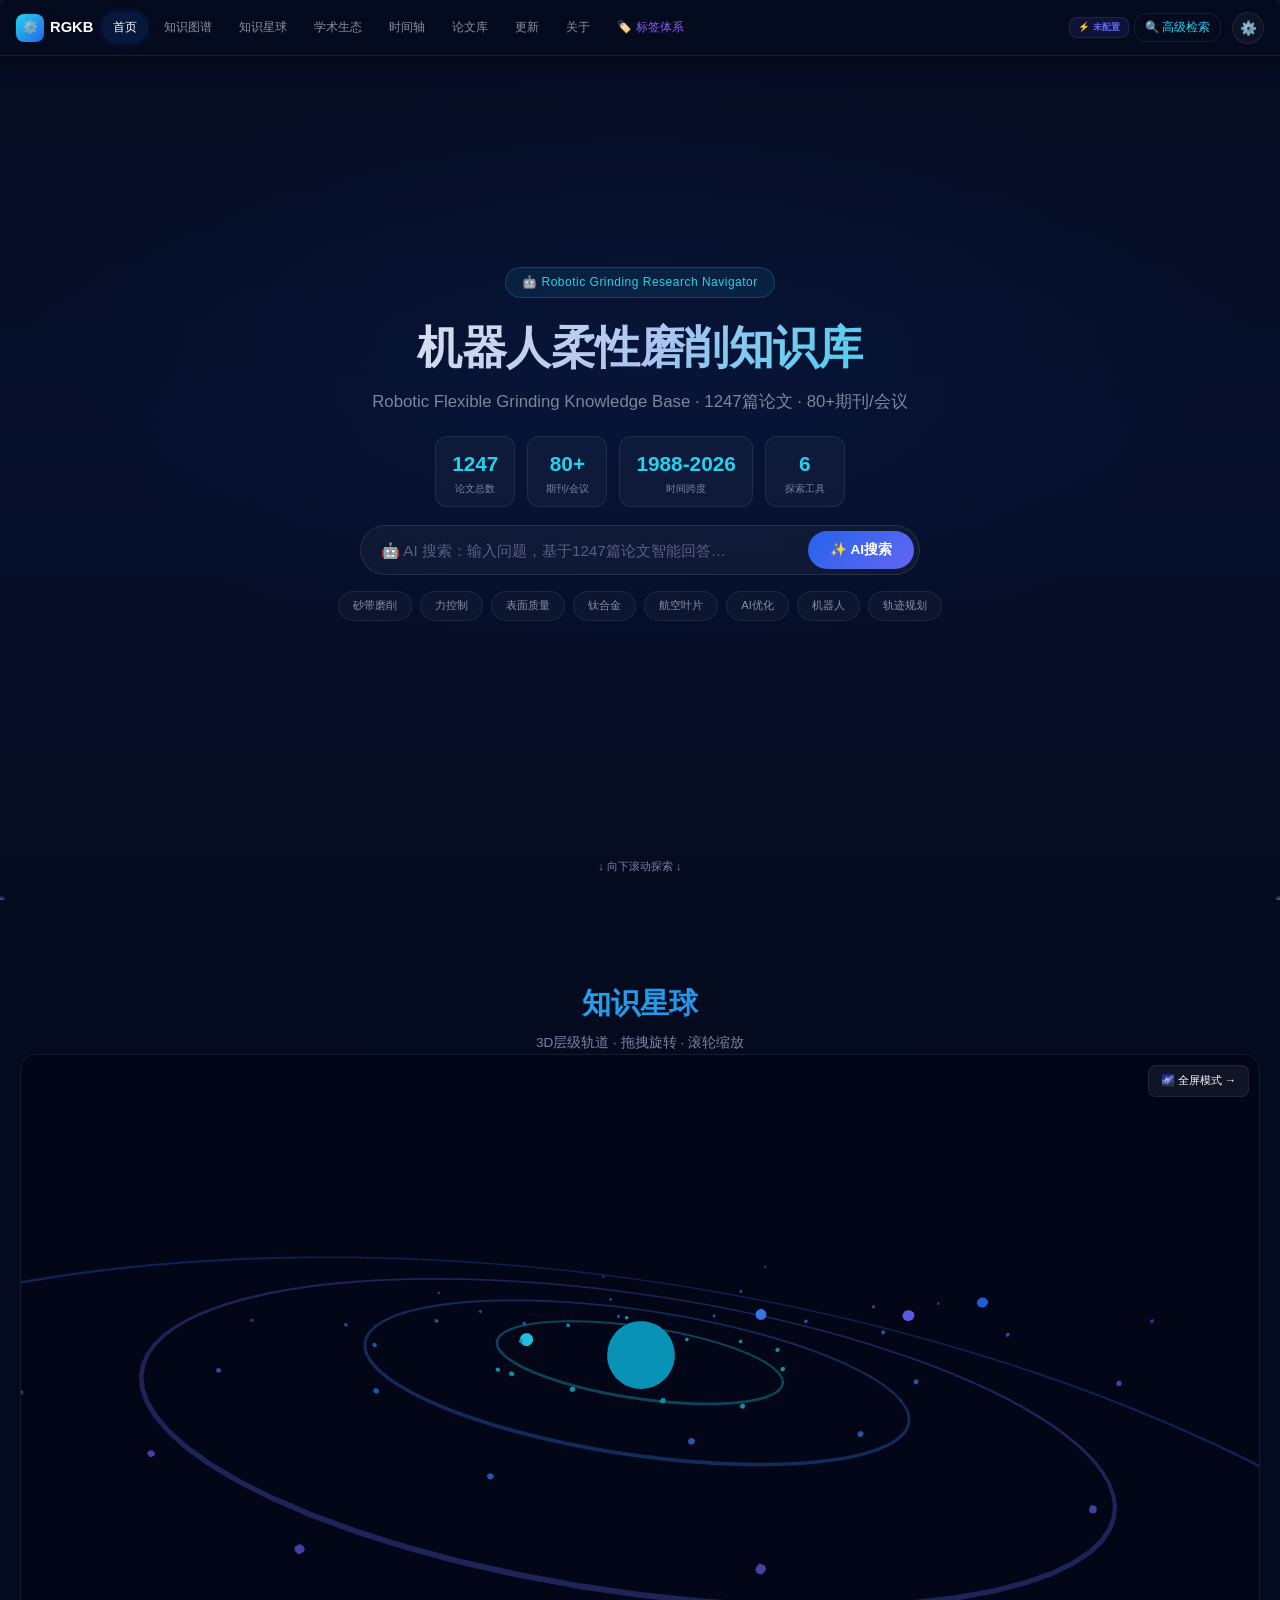
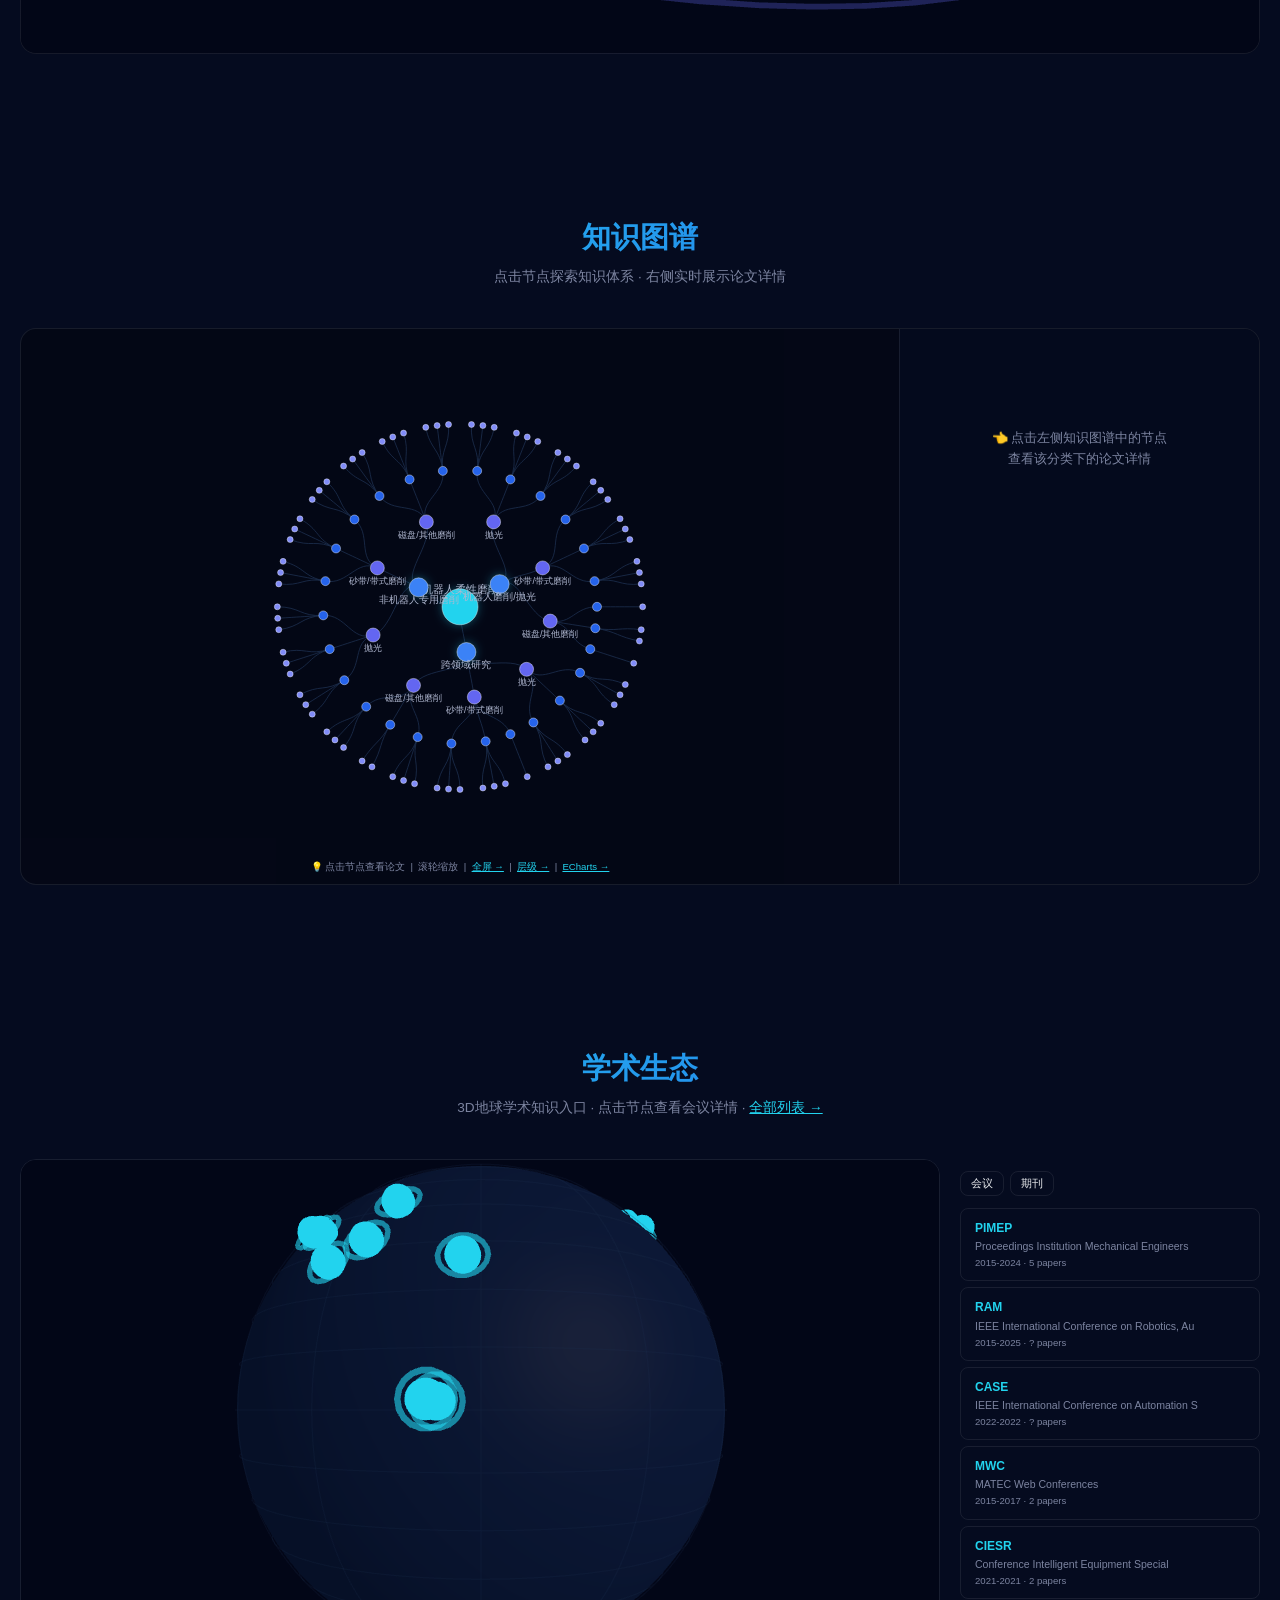
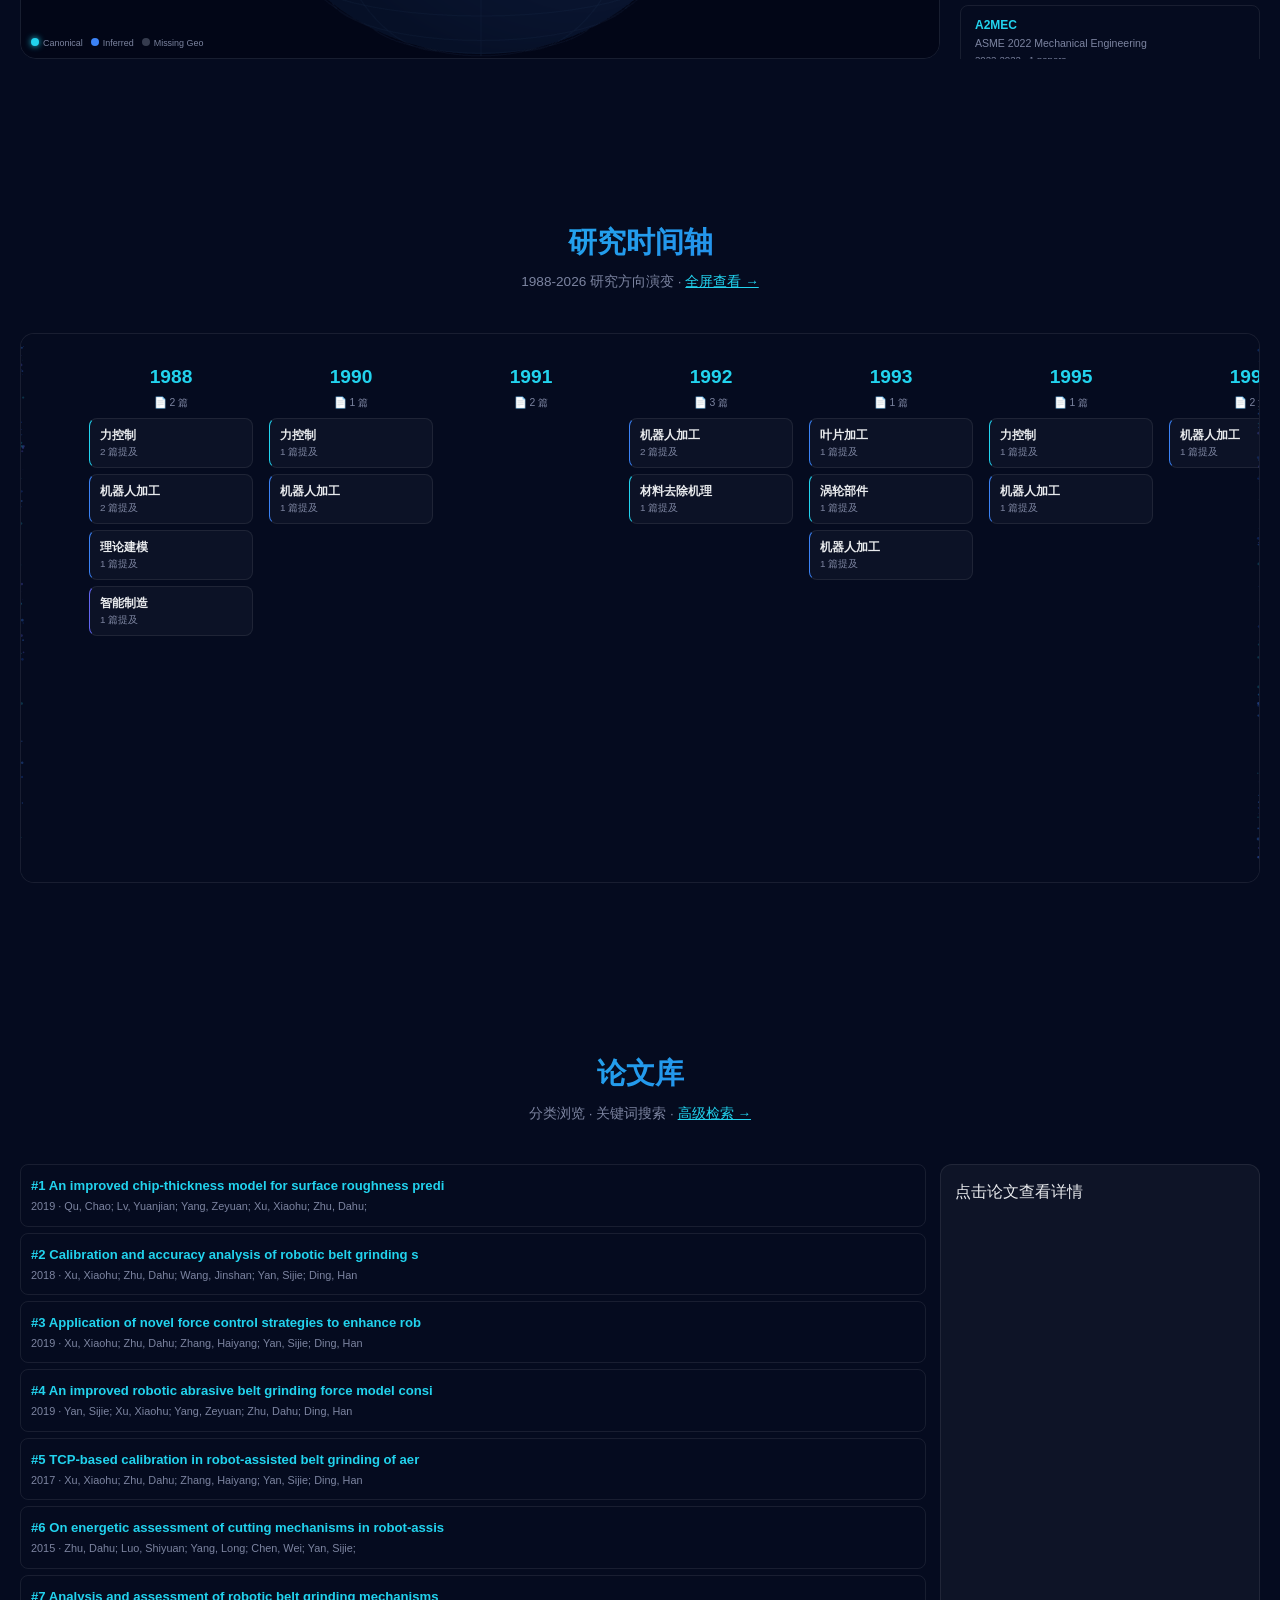
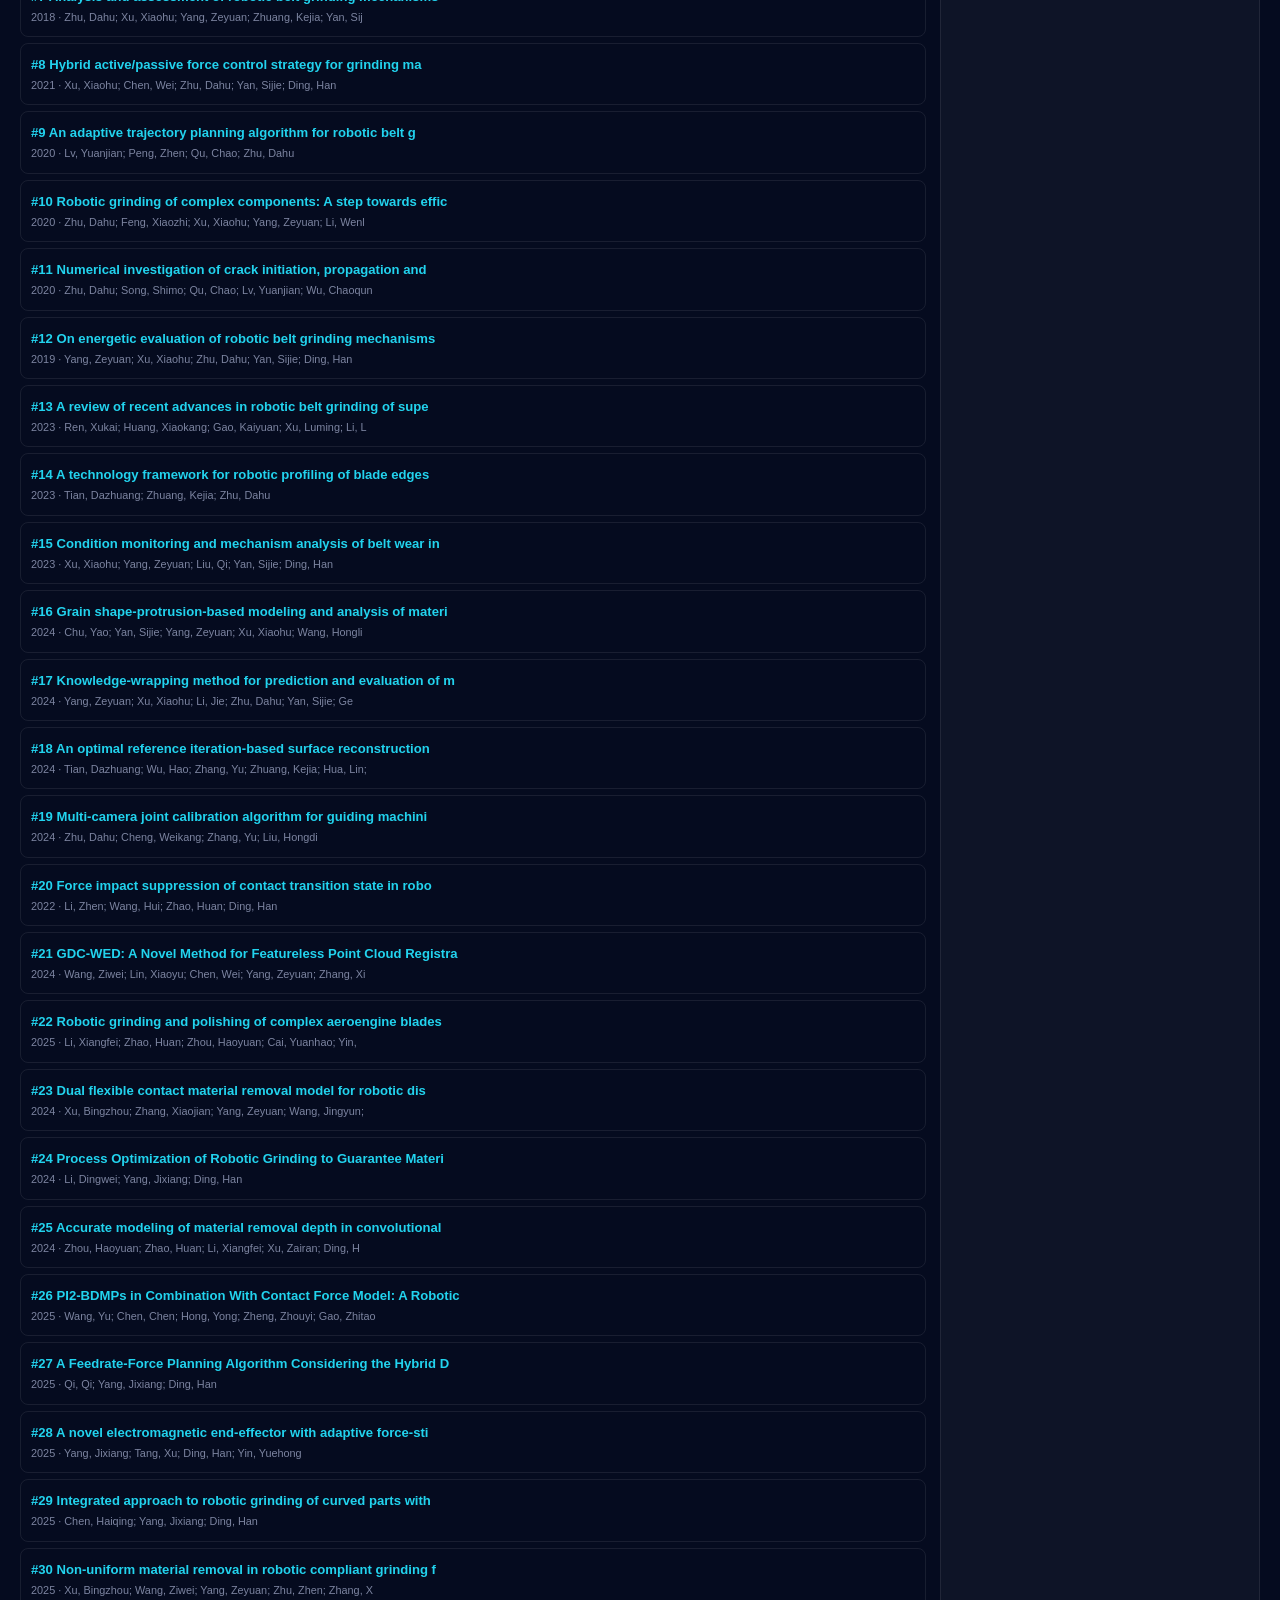
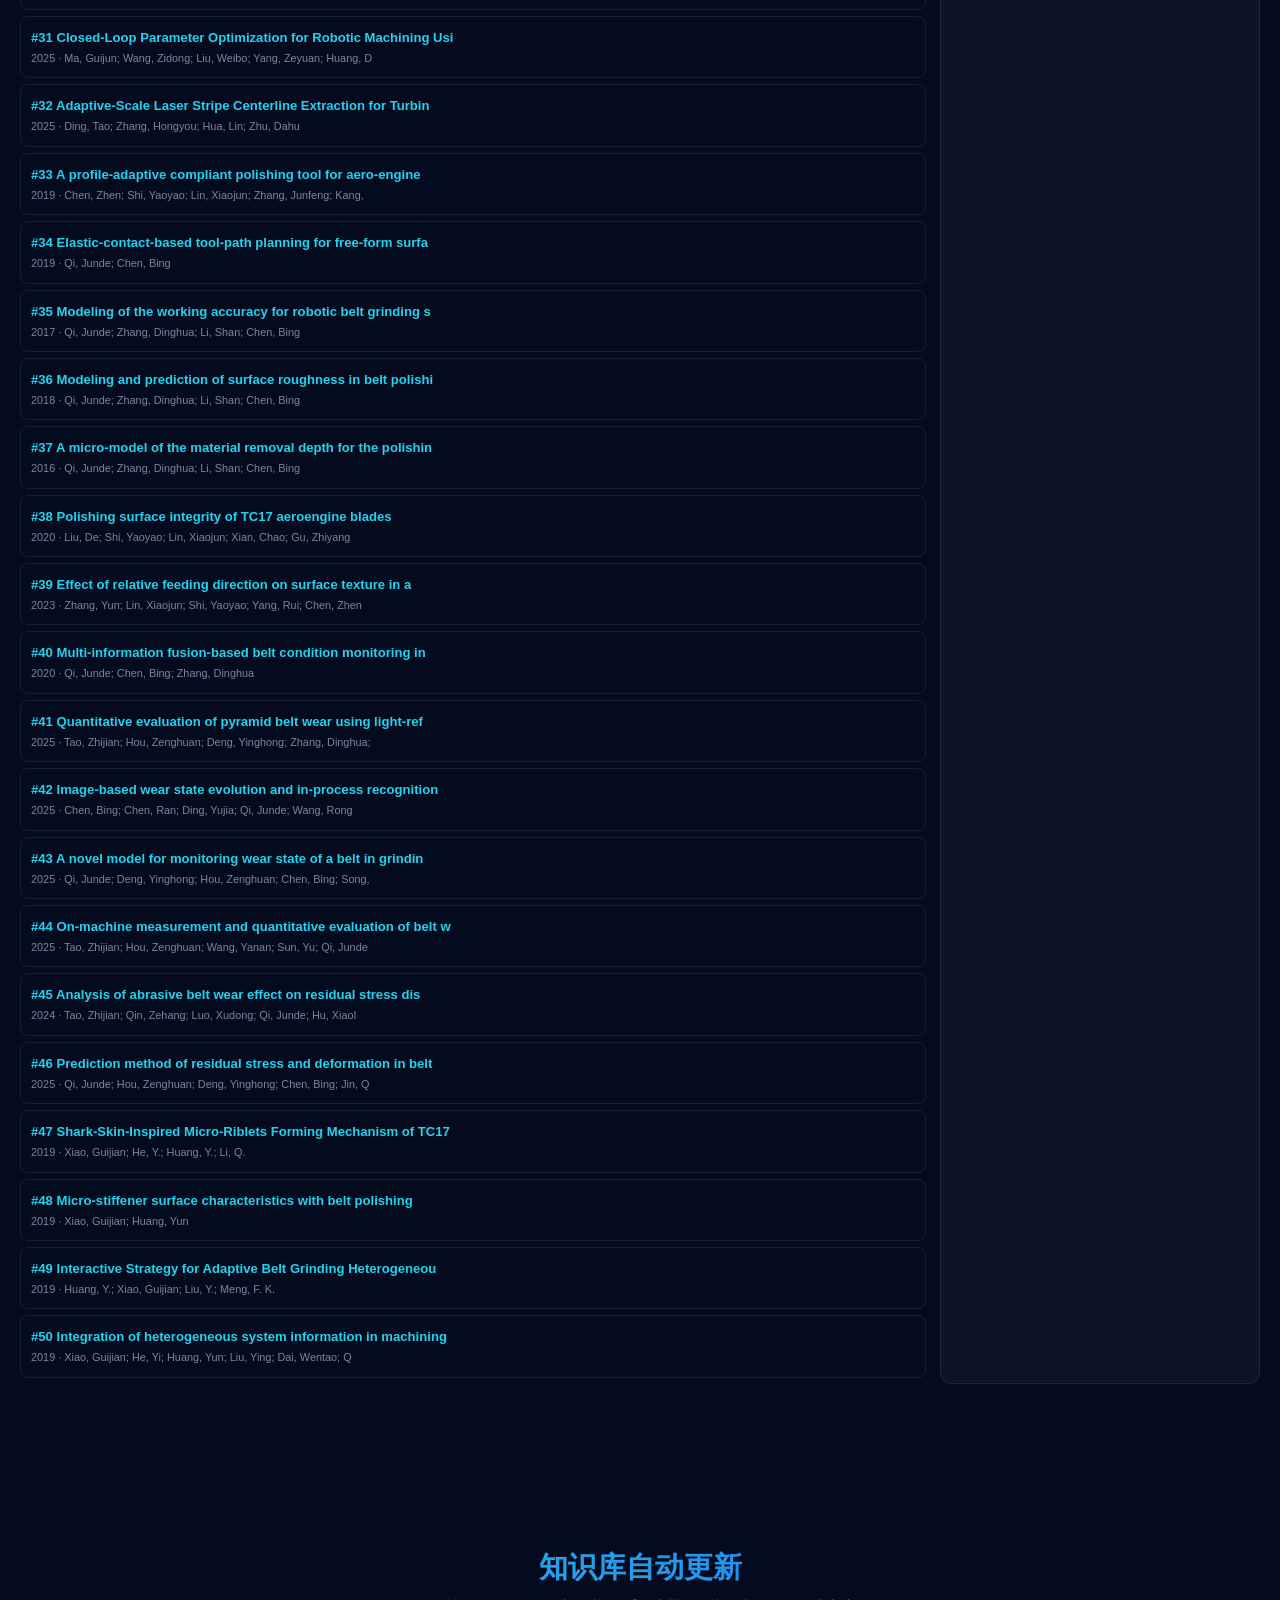
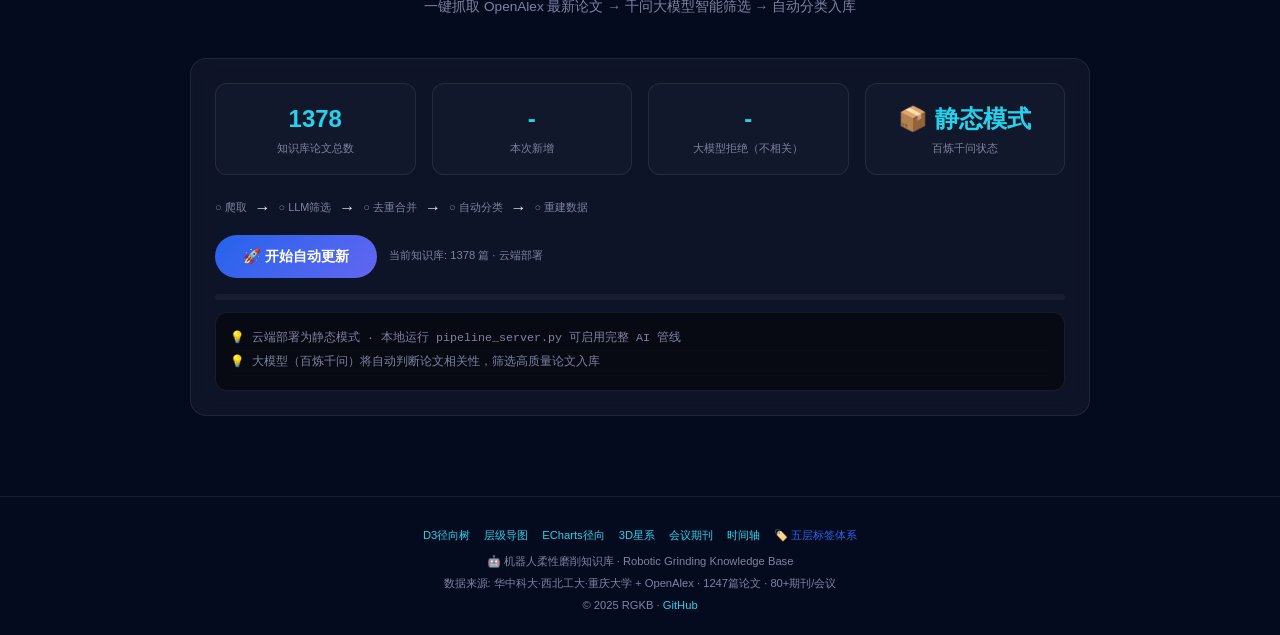
==== commit 5c73f2f9: "feat: 五层分类标签体系竖版层级图" ====
--- a/web/index.html
+++ b/web/index.html
@@ -253,6 +253,7 @@
   <a href="#papers" class="nlink">论文库</a>
   <a href="#update" class="nlink">更新</a>
   <a href="#about" class="nlink">关于</a>
+  <a href="taxonomy_tree.html" class="nlink" style="color:#8B5CF6 !important">🏷️ 标签体系</a>
   <span class="spacer"></span>
   <span class="api-badge off" id="apiBadge" title="千问 API 状态">⚡ 未配置</span>
   <a href="search.html" style="color:var(--cyan);font-size:0.72rem;text-decoration:none;padding:4px 10px;border:1px solid var(--border);border-radius:12px;margin-right:6px;transition:all 0.2s" onmouseover="this.style.borderColor='rgba(34,211,238,0.3)'" onmouseout="this.style.borderColor='rgba(255,255,255,0.08)'">🔍 高级检索</a>
@@ -422,6 +423,7 @@
   <div class="fl">
     <a href="d3_mindmap.html">D3径向树</a><a href="mindmaps.html">层级导图</a><a href="radial.html">ECharts径向</a>
     <a href="galaxy.html">3D星系</a><a href="conferences/">会议期刊</a><a href="timeline.html">时间轴</a>
+    <a href="taxonomy_tree.html" style="color:#2563EB">🏷️ 五层标签体系</a>
   </div>
   <div>🤖 机器人柔性磨削知识库 · Robotic Grinding Knowledge Base</div>
   <div style="margin-top:4px">数据来源: 华中科大·西北工大·重庆大学 + OpenAlex · 1247篇论文 · 80+期刊/会议</div>
